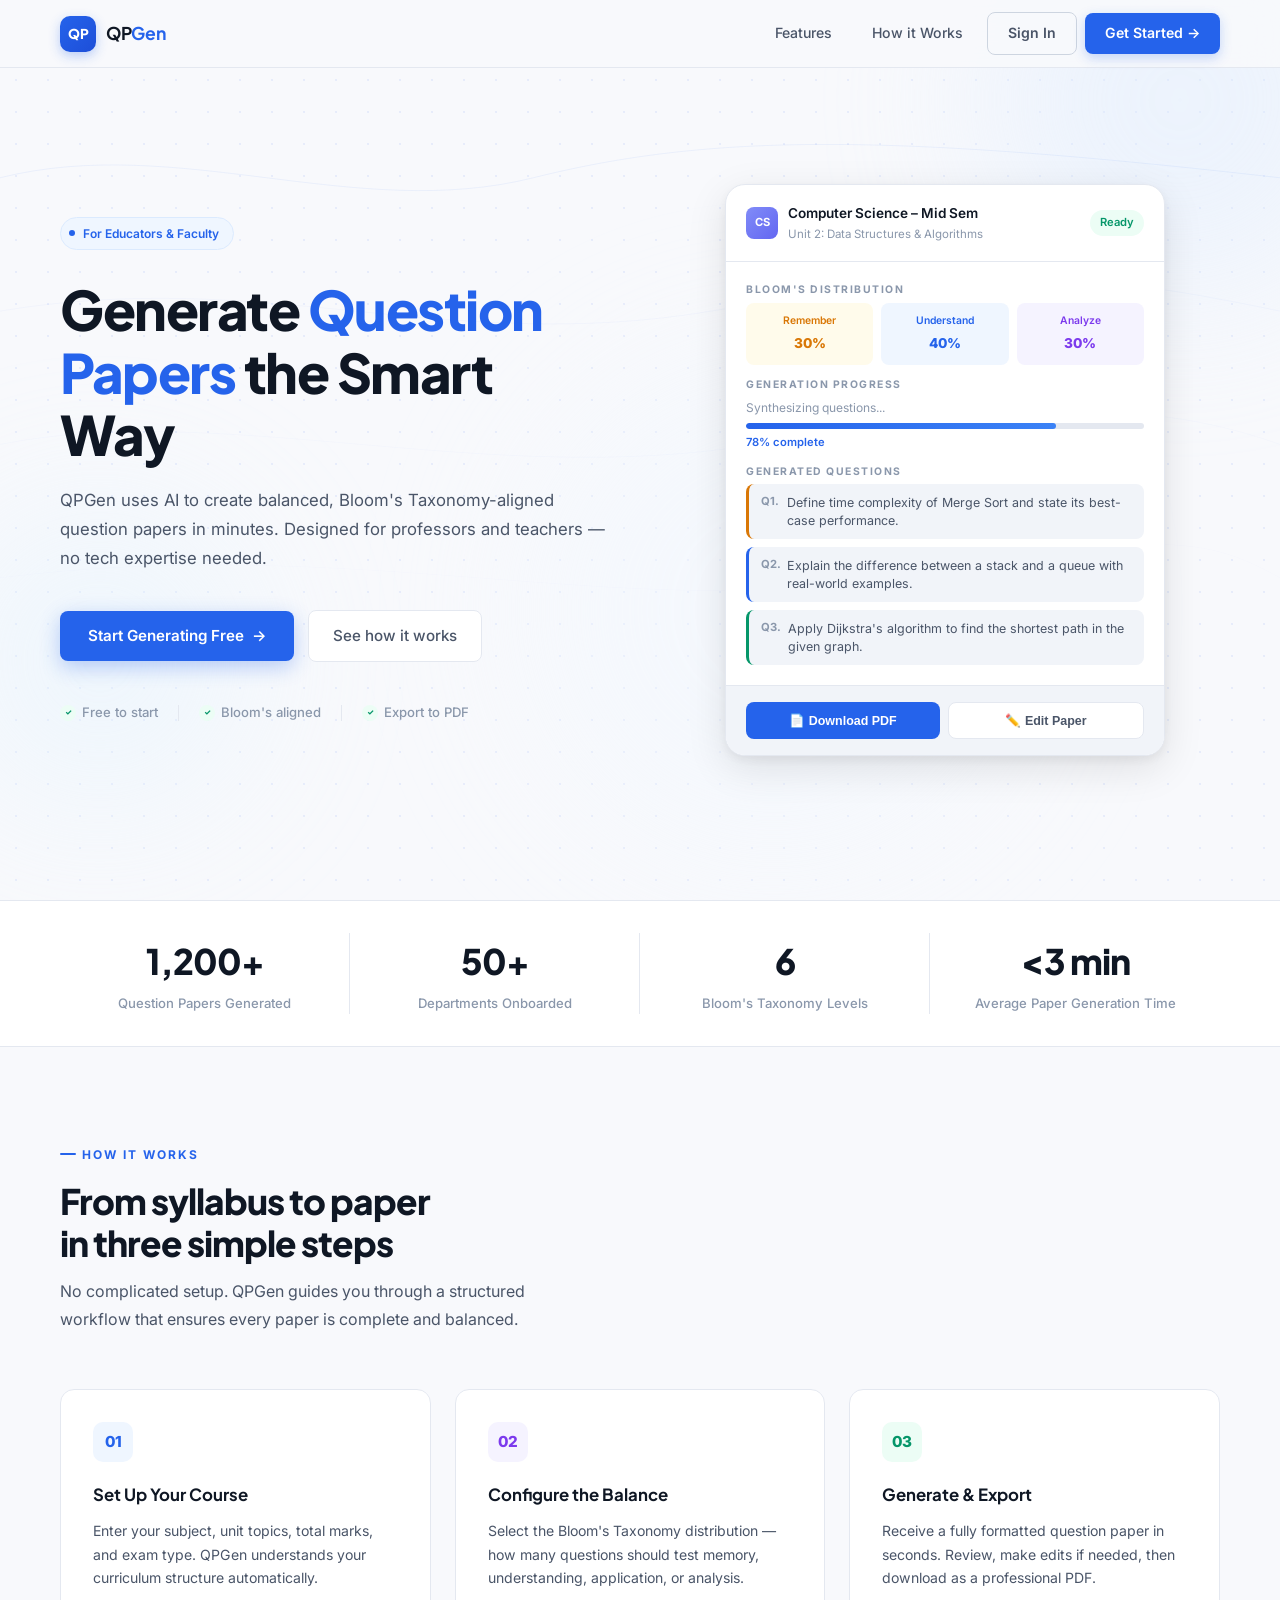
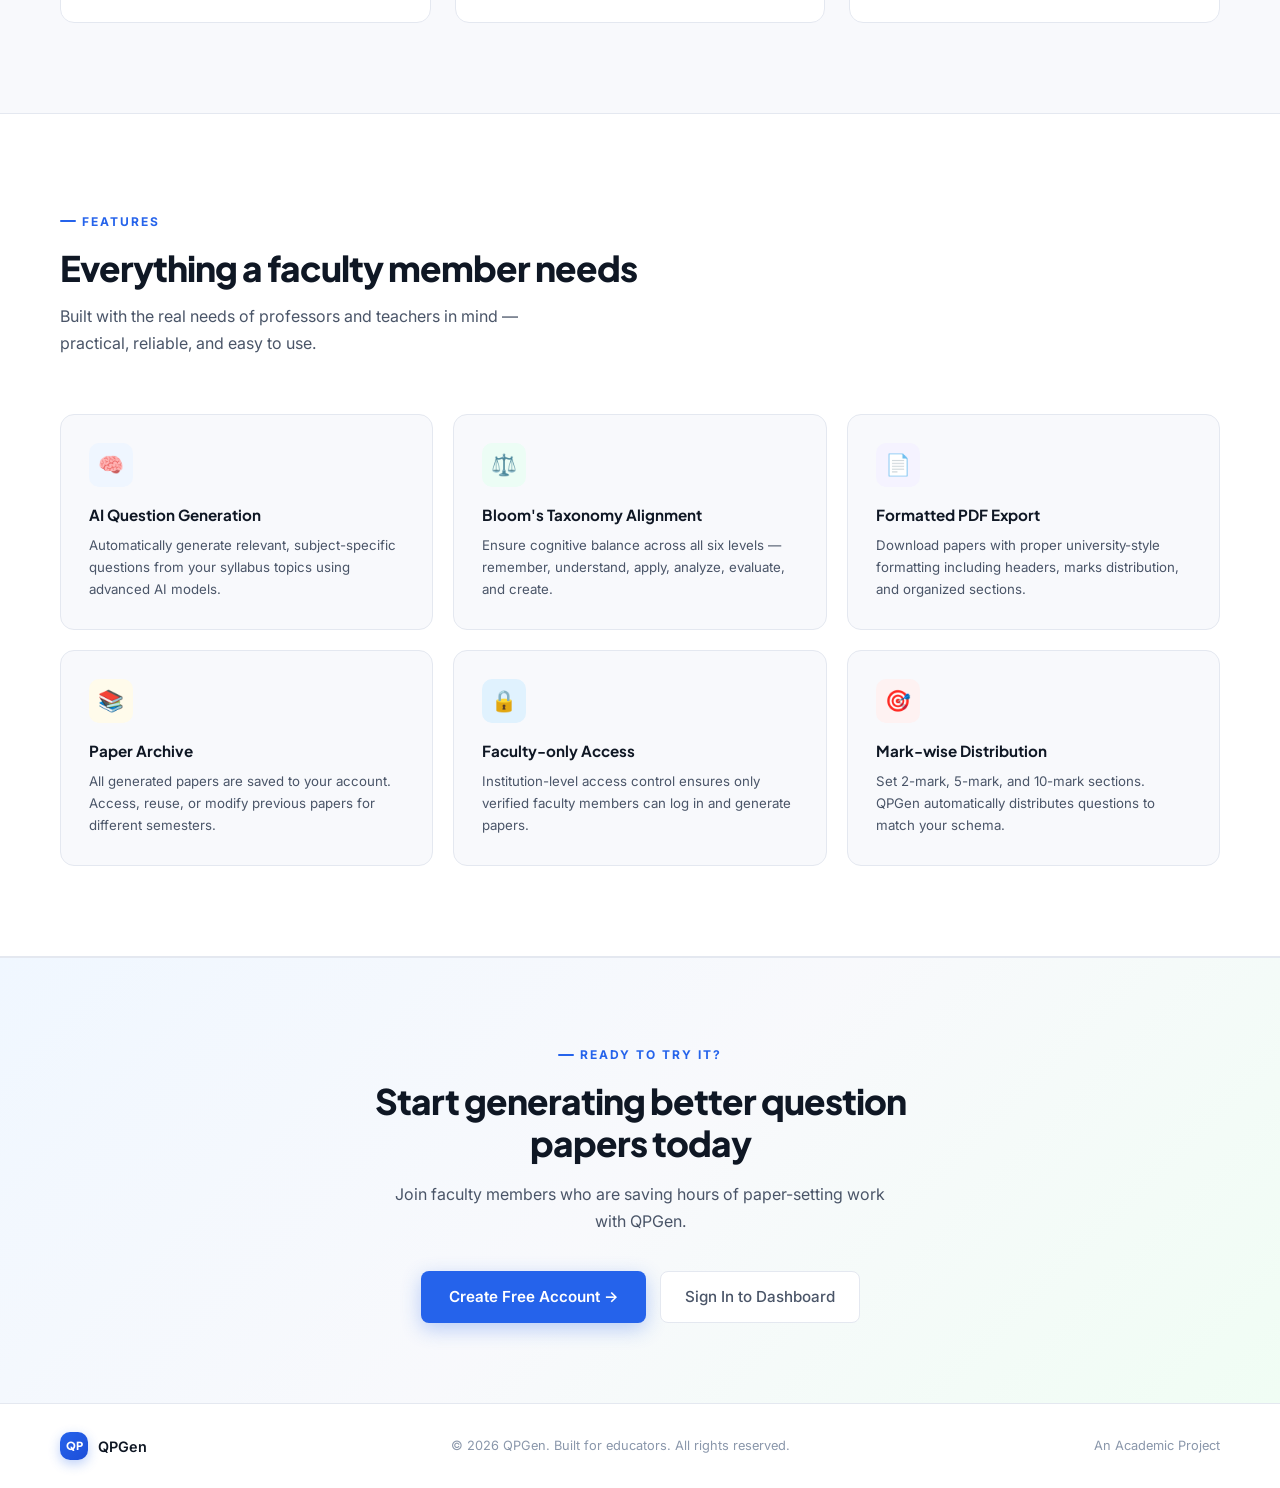
==== frontend/dashboard.html @ 1cf6e1c6 "refactor: centralize styles into a new stylesheet and update UI components across the frontend and b" ====
<!DOCTYPE html>
<html lang="en">

<head>
    <meta charset="UTF-8">
    <meta name="viewport" content="width=device-width, initial-scale=1.0">
    <title>QPGen — Executive Dashboard</title>
    <link
        href="https://fonts.googleapis.com/css2?family=Playfair+Display:ital,wght@0,700;0,900;1,700&family=DM+Sans:wght@300;400;500;600&family=DM+Mono:wght@400;500&display=swap"
        rel="stylesheet">
    <link href="style.css" rel="stylesheet">
</head>

<body>
    <div class="ambient-bg">
        <div class="glow-1"></div>
        <div class="glow-2"></div>
    </div>

    <div class="layout">
        <aside class="sidebar">
            <a href="dashboard.html" class="logo">
                <div class="logo-mark">QP</div>
                <span class="logo-text">QPGen</span>
            </a>

            <div class="nav-section">Workspace</div>
            <a href="dashboard.html" class="nav-item active">
                <span class="nav-icon">▤</span> Dashboard
            </a>
            <a href="questions.html" class="nav-item">
                <span class="nav-icon">⚄</span> Question Bank
            </a>
            <a href="generate.html" class="nav-item">
                <span class="nav-icon">✦</span> Generate Paper
            </a>

            <div class="nav-section">Management</div>
            <a href="profile.html" class="nav-item">
                <span class="nav-icon">👤</span> Account Profile
            </a>

            <div id="adminArea" style="display: none;">
                <div class="nav-section">University Admin</div>
                <a href="admin/teachers.html" class="nav-item">
                    <span class="nav-icon">⌘</span> Manage Faculty
                </a>
                <a href="admin/requests.html" class="nav-item">
                    <span class="nav-icon">✉</span> Access Requests
                </a>
            </div>

            <div class="sidebar-footer">
                <div class="user-pill" onclick="location.href='profile.html'">
                    <div class="avatar" id="av">P</div>
                    <div class="user-meta">
                        <div class="user-name" id="uName">Professor</div>
                        <div class="user-email" id="uEmail">prof@univ.edu</div>
                    </div>
                </div>
                <button class="btn btn-danger" style="width: 100%; margin-top: 16px; font-size: 0.7em;" onclick="logout()">Secure Logout</button>
            </div>
        </aside>

        <main class="main">
            <header class="page-header animate-fade">
                <p id="dt">Establishing link...</p>
                <h1 id="greet">Welcome back,<br><em>Professor.</em></h1>
                
                <div class="form-group" style="margin-top: 32px; max-width: 400px;">
                    <div style="position: relative;">
                        <input type="text" id="pSearch" placeholder="Search archives..." oninput="filterPapers()">
                        <span style="position: absolute; left: 16px; top: 50%; transform: translateY(-50%); color: var(--brand); font-size: 0.8em;">⌕</span>
                    </div>
                </div>
            </header>

            <div class="stats-grid animate-fade" style="display: grid; grid-template-columns: repeat(3, 1fr); gap: 24px; margin-bottom: 60px;">
                <div class="card stat-card">
                    <div class="stat-val" id="sP">0</div>
                    <div class="stat-lbl">Papers Crafted</div>
                    <div class="stat-trend" style="font-size: 0.7em; color: var(--brand); margin-top: 16px;">✦ Institutional Repository</div>
                </div>
                <div class="card stat-card">
                    <div class="stat-val" id="sQ">0</div>
                    <div class="stat-lbl">Library Items</div>
                    <div class="stat-trend" style="font-size: 0.7em; color: var(--blue); margin-top: 16px;">✧ Bloom Distributed</div>
                </div>
                <div class="card stat-card">
                    <div class="stat-val" id="sS">0</div>
                    <div class="stat-lbl">Active Curricula</div>
                    <div class="stat-trend" style="font-size: 0.7em; color: var(--brand); margin-top: 16px;">⌘ Verified Access</div>
                </div>
            </div>

            <div class="content-grid animate-fade" style="display: grid; grid-template-columns: 1.6fr 1fr; gap: 40px;">
                <div class="panel">
                    <div class="panel-head">
                        <span class="panel-title">Recent Archival Entries</span>
                        <a href="generate.html" class="btn btn-primary" style="padding: 8px 16px; font-size: 0.6em;">+ New Synthesis</a>
                    </div>
                    <div id="paperListContainer">
                        <div style="padding: 80px; text-align: center; color: var(--text-muted); font-family: 'DM Mono', monospace; font-size: 0.8em; letter-spacing: 1px;">
                            Consulting historical records...
                        </div>
                    </div>
                </div>

                <div class="panel">
                    <div class="panel-head">
                        <span class="panel-title">Pedagogical Spectrum</span>
                    </div>
                    <div class="bloom-chart" id="bloomContainer">
                        <!-- Bloom bars -->
                    </div>
                </div>
            </div>
        </main>
    </div>

    <script>
        const API = 'http://127.0.0.1:5000/api';
        const token = localStorage.getItem('token');
        if (!token) window.location.href = 'index.html';
        const user = JSON.parse(localStorage.getItem('user') || '{}');

        const headers = { 'Authorization': `Bearer ${token}`, 'Content-Type': 'application/json' };
        let allPapers = [];

        // UI Initialization
        document.getElementById('uName').textContent = user.username || 'Professor';
        document.getElementById('uEmail').textContent = user.email || '';
        document.getElementById('av').textContent = (user.username || 'P')[0].toUpperCase();

        if (user.roles && user.roles.includes('admin')) {
            document.getElementById('adminArea').style.display = 'block';
        }

        const date = new Date();
        const options = { weekday: 'long', month: 'long', day: 'numeric' };
        document.getElementById('dt').textContent = date.toLocaleDateString('en-US', options).toUpperCase();

        const hr = date.getHours();
        const greeting = hr < 12 ? 'Good morning' : hr < 17 ? 'Good afternoon' : 'Good evening';
        document.getElementById('greet').innerHTML = `${greeting},<br><em>${user.username || 'Professor'}.</em>`;

        async function load() {
            try {
                const [qR, sR, pR] = await Promise.all([
                    fetch(`${API}/questions/`, { headers }),
                    fetch(`${API}/subjects/`, { headers }),
                    fetch(`${API}/papers/`, { headers })
                ]);

                const qD = await qR.json();
                const sD = await sR.json();
                const pD = await pR.json();

                document.getElementById('sQ').textContent = qD.count || 0;
                document.getElementById('sS').textContent = sD.count || 0;
                document.getElementById('sP').textContent = pD.count || 0;

                allPapers = pD.papers || [];
                renderPapers(allPapers);

                // Bloom Chart logic
                const bloomColors = {
                    remember: 'var(--bloom-remember)',
                    understand: 'var(--bloom-understand)',
                    apply: 'var(--bloom-apply)',
                    analyze: 'var(--bloom-analyze)',
                    evaluate: 'var(--bloom-evaluate)',
                    create: 'var(--bloom-create)'
                };

                const counts = { remember: 0, understand: 0, apply: 0, analyze: 0, evaluate: 0, create: 0 };
                (qD.questions || []).forEach(q => { if (counts[q.blooms_level] !== undefined) counts[q.blooms_level]++; });
                const max = Math.max(...Object.values(counts), 1);

                document.getElementById('bloomContainer').innerHTML = Object.entries(counts).map(([label, val]) => `
                    <div class="bloom-row">
                        <div class="bloom-label">${label}</div>
                        <div class="bloom-bar-wrap">
                            <div class="bloom-bar-fill" style="width:0%; background:${bloomColors[label]}" data-target="${(val / max) * 100}"></div>
                        </div>
                        <div class="bloom-val">${val}</div>
                    </div>
                `).join('');

                setTimeout(() => {
                    document.querySelectorAll('.bloom-bar-fill').forEach(bar => {
                        bar.style.width = bar.dataset.target + '%';
                    });
                }, 100);

            } catch (e) { console.error('Archive link failed:', e); }
        }

        function renderPapers(papers) {
            const container = document.getElementById('paperListContainer');
            if (papers.length === 0) {
                container.innerHTML = `<div style="padding: 60px; text-align:center; color:var(--muted); font-size:0.8em;">No archival entries found.</div>`;
                return;
            }

            container.innerHTML = papers.slice(0, 6).map((p, i) => `
                <div class="paper-item" onclick="location.href='generate.html?paper_id=${p.id}'">
                    <div class="paper-num">${String(i + 1).padStart(2, '0')}</div>
                    <div class="paper-content">
                        <div class="paper-title">${p.title}</div>
                        <div class="paper-meta">${p.subject_name || 'General'} • ${p.total_marks} MARKS • ${p.question_count} ITEMS</div>
                    </div>
                    <div class="paper-status">ENCRYPTED</div>
                </div>
            `).join('');
        }

        function filterPapers() {
            const q = document.getElementById('pSearch').value.toLowerCase();
            const filtered = allPapers.filter(p =>
                p.title.toLowerCase().includes(q) ||
                (p.subject_name && p.subject_name.toLowerCase().includes(q))
            );
            renderPapers(filtered);
        }

        function logout() { localStorage.clear(); window.location.href = 'index.html'; }

        load();
    </script>
</body>

</html>
---- frontend/style.css ----
/* 
    QPGen Global Design System 
    "Institutional Elegance" Theme
    Curated for Educators & Faculty
*/

:root {
    /* ── PALETTE (Minimalist Light) ── */
    --bg: #f8f9fc;
    --surface: #ffffff;
    --surface-alt: #f1f4f9;
    --card: #ffffff;
    --border: #e4e8f0;
    --border-strong: #cdd5e0;
    
    /* Brand Colors */
    --blue: #2563eb;
    --blue-light: #3b82f6;
    --blue-dim: #eff6ff;
    --blue-mid: #dbeafe;
    
    /* Semantic names for easier transition */
    --brand: var(--blue);
    --brand-light: var(--blue-light);
    --brand-dim: var(--blue-dim);
    
    /* Bloom's Palette */
    --bloom-remember: #f59e0b; /* Amber */
    --bloom-understand: #2563eb; /* Blue */
    --bloom-apply: #10b981; /* Emerald */
    --bloom-analyze: #8b5cf6; /* Violet */
    --bloom-evaluate: #f43f5e; /* Rose */
    --bloom-create: #06b6d4; /* Cyan */

    /* Text */
    --text-primary: #0f1724;
    --text-secondary: #4a5568;
    --text-muted: #8a97ab;
    
    /* Backward compatibility during transition */
    --black: #0f1724;
    --white: #ffffff;
    --text: var(--text-secondary);
    --muted: var(--text-muted);
    --deep: var(--bg);
    --gold: var(--blue);
    --gold-light: var(--blue-light);
    --gold-dim: var(--blue-dim);
    
    /* Spacing & Layout */
    --sw: 260px;
    --radius: 14px;
    --radius-sm: 8px;
    --radius-lg: 20px;
    
    /* Shadows */
    --shadow-sm: 0 1px 2px rgba(0,0,0,0.05);
    --shadow-md: 0 4px 6px -1px rgba(0,0,0,0.1), 0 2px 4px -1px rgba(0,0,0,0.06);
    --shadow-lg: 0 10px 15px -3px rgba(0,0,0,0.1), 0 4px 6px -2px rgba(0,0,0,0.05);
    --shadow-premium: 0 20px 25px -5px rgba(0,0,0,0.1), 0 10px 10px -5px rgba(0,0,0,0.04);
    
    /* Premium Gradients */
    --grad-indigo: linear-gradient(135deg, #6366f1 0%, #4f46e5 100%);
    --grad-blue: linear-gradient(135deg, #3b82f6 0%, #2563eb 100%);
    --grad-dark: linear-gradient(135deg, #1e293b 0%, #0f172a 100%);
    
    --glow-brand: 0 0 24px rgba(37, 99, 235, 0.1);
}

/* ── RESET ── */
*, *::before, *::after {
    margin: 0;
    padding: 0;
    box-sizing: border-box;
}

html {
    scroll-behavior: smooth;
}

body {
    background: var(--bg);
    color: var(--text-primary);
    font-family: 'DM Sans', sans-serif;
    min-height: 100vh;
    line-height: 1.6;
    overflow-x: hidden;
}

/* ── AMBIENT ── */
.ambient-bg {
    position: fixed;
    inset: 0;
    z-index: -1;
    pointer-events: none;
    overflow: hidden;
}

.glow-1 {
    position: absolute;
    width: 600px;
    height: 600px;
    background: radial-gradient(circle, rgba(37, 99, 235, 0.03) 0%, transparent 70%);
    top: -100px;
    right: -100px;
}

.glow-2 {
    position: absolute;
    width: 500px;
    height: 500px;
    background: radial-gradient(circle, rgba(37, 99, 235, 0.02) 0%, transparent 70%);
    bottom: -100px;
    left: -50px;
}

/* ── LAYOUT ── */
.layout {
    display: flex;
    min-height: 100vh;
}

.main {
    margin-left: var(--sw);
    flex: 1;
    padding: 60px 80px;
    max-width: 1600px;
}

/* ── SIDEBAR ── */
.sidebar {
    width: var(--sw);
    background: var(--surface);
    border-right: 1px solid var(--border);
    display: flex;
    flex-direction: column;
    position: fixed;
    top: 0;
    left: 0;
    bottom: 0;
    z-index: 1000;
    padding: 32px 20px;
    box-shadow: 1px 0 10px rgba(0,0,0,0.02);
}

.logo {
    display: flex;
    align-items: center;
    gap: 12px;
    margin-bottom: 60px;
    text-decoration: none;
}

.logo-mark {
    width: 32px;
    height: 32px;
    background: var(--blue);
    border-radius: 8px;
    display: flex;
    align-items: center;
    justify-content: center;
    font-family: 'Playfair Display', serif;
    font-weight: 900;
    color: white;
    font-size: 0.9em;
    box-shadow: 0 4px 12px rgba(37, 99, 235, 0.3);
}

.logo-text {
    font-family: 'DM Mono', monospace;
    font-size: 0.85em;
    letter-spacing: 2px;
    color: var(--text-primary);
    text-transform: uppercase;
    font-weight: 700;
}

.nav-section {
    font-family: 'DM Mono', monospace;
    font-size: 0.6em;
    letter-spacing: 3px;
    color: var(--muted);
    text-transform: uppercase;
    margin: 24px 0 12px;
}

.nav-item {
    display: flex;
    align-items: center;
    gap: 14px;
    padding: 12px 14px;
    color: var(--text);
    text-decoration: none;
    font-size: 0.88em;
    transition: all 0.3s;
    margin-bottom: 4px;
    border-radius: var(--radius-sm);
}

.nav-item:hover,
.nav-item.active {
    color: var(--brand);
    background: var(--brand-dim);
}

.nav-item.active {
    font-weight: 600;
}

.sidebar-footer {
    margin-top: auto;
    padding-top: 24px;
    border-top: 1px solid var(--border);
}

/* ── BUTTONS ── */
.btn {
    display: inline-flex;
    align-items: center;
    justify-content: center;
    gap: 10px;
    padding: 12px 24px;
    font-family: 'DM Mono', monospace;
    font-size: 0.75em;
    text-transform: uppercase;
    letter-spacing: 1px;
    font-weight: 600;
    cursor: pointer;
    transition: all 0.3s;
    border-radius: var(--radius-sm);
    text-decoration: none;
    border: none;
}

.btn-primary {
    background: var(--blue);
    color: white;
    box-shadow: 0 4px 14px rgba(37, 99, 235, 0.25);
}

.btn-primary:hover {
    background: var(--blue-light);
    transform: translateY(-2px);
    box-shadow: 0 6px 20px rgba(37, 99, 235, 0.35);
}

.btn-outline {
    background: transparent;
    border: 1px solid var(--border-strong);
    color: var(--text);
}

.btn-outline:hover {
    border-color: var(--blue);
    color: var(--blue);
    background: var(--blue-dim);
}

.btn-danger {
    background: rgba(231, 76, 60, 0.1);
    color: #e74c3c;
    border: 1px solid rgba(231, 76, 60, 0.2);
}

.btn-danger:hover {
    background: #e74c3c;
    color: white;
}

/* ── CARDS & PANELS ── */
.card {
    background: var(--surface);
    border: 1px solid var(--border);
    border-radius: var(--radius);
    padding: 32px;
    box-shadow: var(--shadow-sm);
    transition: all 0.3s ease;
}

.card:hover {
    box-shadow: var(--shadow-md);
}

.panel {
    background: var(--surface);
    border: 1px solid var(--border);
    border-radius: var(--radius);
    overflow: hidden;
    box-shadow: var(--shadow-sm);
}

.panel-head {
    padding: 24px 32px;
    border-bottom: 1px solid var(--border);
    display: flex;
    justify-content: space-between;
    align-items: center;
    background: rgba(255, 255, 255, 0.02);
}

.panel-title {
    font-family: 'DM Mono', monospace;
    font-size: 0.7em;
    letter-spacing: 2px;
    color: var(--muted);
    text-transform: uppercase;
}

/* ── TYPOGRAPHY ── */
h1, h2, h3 {
    font-family: 'Plus Jakarta Sans', sans-serif;
    font-weight: 800;
}

.page-header {
    margin-bottom: 60px;
}

.page-header p {
    font-family: 'DM Mono', monospace;
    font-size: 0.8em;
    color: var(--gold);
    letter-spacing: 3px;
    text-transform: uppercase;
    margin-bottom: 8px;
}

.page-header h1 {
    font-family: 'Playfair Display', serif;
    font-size: 3.5em;
    font-weight: 700;
    line-height: 1.1;
    letter-spacing: -2px;
}

.page-header h1 em {
    font-style: italic;
    color: var(--blue);
}

/* ── FORMS ── */
input,
select,
textarea {
    width: 100%;
    background: var(--surface);
    border: 1px solid var(--border);
    color: var(--text-primary);
    padding: 14px 18px;
    border-radius: var(--radius-sm);
    font-family: inherit;
    font-size: 0.9em;
    outline: none;
    transition: all 0.3s;
}

input:focus,
select:focus,
textarea:focus {
    border-color: var(--blue);
    background: var(--surface);
    box-shadow: 0 0 0 3px rgba(37, 99, 235, 0.1);
}

.form-group {
    margin-bottom: 24px;
}

.form-group label {
    display: block;
    font-family: 'DM Mono', monospace;
    font-size: 0.65em;
    color: var(--text-muted);
    text-transform: uppercase;
    margin-bottom: 8px;
    letter-spacing: 1px;
    font-weight: 700;
}

/* ── BADGES ── */
.badge {
    display: inline-flex;
    padding: 4px 10px;
    font-family: 'DM Mono', monospace;
    font-size: 0.6em;
    text-transform: uppercase;
    letter-spacing: 1px;
    border-radius: 4px;
    border: 1px solid var(--border);
}

.badge-gold { border-color: var(--gold); color: var(--gold); background: var(--gold-dim); }
.badge-blue { border-color: var(--blue); color: var(--blue); background: var(--blue-dim); }

/* ── ANIMATIONS ── */
@keyframes fadeIn {
    from { opacity: 0; transform: translateY(10px); }
    to { opacity: 1; transform: translateY(0); }
}

.animate-fade {
    animation: fadeIn 0.6s ease-out forwards;
}

/* ── SCROLLBAR ── */
::-webkit-scrollbar { width: 6px; }
::-webkit-scrollbar-track { background: var(--bg); }
::-webkit-scrollbar-thumb { background: var(--border-strong); border-radius: 3px; }
::-webkit-scrollbar-thumb:hover { background: var(--text-muted); }

/* ── NAV ICON ── */
.nav-icon {
    width: 20px;
    text-align: center;
    opacity: 0.7;
    flex-shrink: 0;
}

/* ── USER PILL & AVATAR ── */
.user-pill {
    display: flex;
    align-items: center;
    gap: 12px;
    padding: 10px 12px;
    border-radius: var(--radius-sm);
    cursor: pointer;
    transition: background 0.2s;
    border: 1px solid var(--border);
}
.user-pill:hover { background: var(--brand-dim); border-color: var(--brand-light); }

.avatar {
    width: 32px;
    height: 32px;
    background: var(--brand);
    border-radius: 8px;
    display: flex;
    align-items: center;
    justify-content: center;
    font-weight: 700;
    font-size: 0.85em;
    color: white;
    flex-shrink: 0;
}

.user-meta { flex: 1; min-width: 0; }
.user-name { font-size: 0.8em; font-weight: 600; color: var(--text-primary); white-space: nowrap; overflow: hidden; text-overflow: ellipsis; }
.user-email { font-size: 0.65em; color: var(--text-muted); white-space: nowrap; overflow: hidden; text-overflow: ellipsis; }

/* ── PAPER ITEMS (Dashboard list) ── */
.paper-item {
    display: flex;
    align-items: center;
    gap: 20px;
    padding: 20px 32px;
    border-bottom: 1px solid var(--border);
    cursor: pointer;
    transition: background 0.2s;
}
.paper-item:last-child { border-bottom: none; }
.paper-item:hover { background: var(--brand-dim); }

.paper-num {
    font-family: 'DM Mono', monospace;
    font-size: 0.75em;
    color: var(--muted);
    letter-spacing: 1px;
    min-width: 28px;
}

.paper-content { flex: 1; min-width: 0; }
.paper-title {
    font-size: 0.95em;
    font-weight: 600;
    color: var(--text-primary);
    margin-bottom: 4px;
    white-space: nowrap;
    overflow: hidden;
    text-overflow: ellipsis;
}
.paper-meta {
    font-family: 'DM Mono', monospace;
    font-size: 0.65em;
    color: var(--muted);
    letter-spacing: 1px;
}

.paper-status {
    font-family: 'DM Mono', monospace;
    font-size: 0.6em;
    letter-spacing: 2px;
    color: var(--gold);
    opacity: 0.7;
    flex-shrink: 0;
}

/* ── BLOOM CHART ── */
.bloom-chart {
    padding: 24px 32px;
    display: flex;
    flex-direction: column;
    gap: 16px;
}

.bloom-row {
    display: flex;
    align-items: center;
    gap: 12px;
}

.bloom-label {
    font-family: 'DM Mono', monospace;
    font-size: 0.65em;
    letter-spacing: 1px;
    text-transform: capitalize;
    color: var(--text-secondary);
    width: 80px;
    flex-shrink: 0;
}

.bloom-bar-wrap {
    flex: 1;
    height: 6px;
    background: var(--surface-alt);
    border-radius: 3px;
    overflow: hidden;
}

.bloom-bar-fill {
    height: 100%;
    border-radius: 3px;
    transition: width 0.8s cubic-bezier(0.4, 0, 0.2, 1);
}

.bloom-val {
    font-family: 'DM Mono', monospace;
    font-size: 0.7em;
    color: var(--text-muted);
    width: 24px;
    text-align: right;
    flex-shrink: 0;
}

/* ── MSG BAR ── */
.msg-bar {
    padding: 12px 20px;
    border-radius: var(--radius-sm);
    font-family: 'DM Mono', monospace;
    font-size: 0.75em;
    letter-spacing: 1px;
    display: none;
    margin-bottom: 16px;
}
.msg-bar.error { background: rgba(231,76,60,0.1); border: 1px solid rgba(231,76,60,0.2); color: #e74c3c; }
.msg-bar.success { background: rgba(39,174,96,0.1); border: 1px solid rgba(39,174,96,0.2); color: #27ae60; }

/* ── LOADING DOTS ── */
.loading-dots {
    font-family: 'DM Mono', monospace;
    font-size: 0.75em;
    color: var(--brand);
    letter-spacing: 2px;
    animation: blink 1.4s infinite;
}
@keyframes blink {
    0%, 100% { opacity: 1; }
    50% { opacity: 0.3; }
}

.toolbar {
    padding: 24px 80px;
    display: flex;
    justify-content: space-between;
    align-items: center;
    border-bottom: 1px solid var(--border);
    background: var(--surface);
    gap: 20px;
    flex-wrap: wrap;
}

.filters {
    display: flex;
    gap: 12px;
    align-items: center;
    flex-wrap: wrap;
}

/* ── CONTENT WRAPPER (Generate page) ── */
.content {
    padding: 0 0 80px;
}

/* ── STAT CARD HOVER ── */
.stat-card {
    transition: all 0.3s cubic-bezier(0.4, 0, 0.2, 1);
}
.stat-card:hover {
    border-color: var(--brand);
    transform: translateY(-4px);
    box-shadow: var(--shadow-md);
}

/* ── PAGE HEADER (inner pages) ── */
.page-hdr {
    margin-bottom: 60px;
    padding-bottom: 40px;
    border-bottom: 1px solid var(--border);
}
.page-hdr p {
    font-family: 'DM Mono', monospace;
    font-size: 0.75em;
    color: var(--brand);
    letter-spacing: 3px;
    text-transform: uppercase;
    margin-bottom: 12px;
}
.page-hdr h1 {
    font-family: 'Playfair Display', serif;
    font-size: 3.5em;
    font-weight: 900;
    letter-spacing: -2px;
    line-height: 1;
}
.page-hdr h1 em {
    font-style: italic;
    color: var(--brand);
}

/* ── AMBIENT GLOW ── */
.glow {
    position: absolute;
    width: 600px;
    height: 600px;
    background: radial-gradient(circle, rgba(37, 99, 235, 0.03) 0%, transparent 70%);
    bottom: -100px;
    left: -100px;
}

/* ── TABLE (Admin pages) ── */
.table-panel {
    background: var(--surface);
    border: 1px solid var(--border);
    border-radius: var(--radius);
    overflow: hidden;
}

table {
    width: 100%;
    border-collapse: collapse;
    text-align: left;
}

th {
    padding: 16px 28px;
    font-family: 'DM Mono', monospace;
    font-size: 0.65em;
    text-transform: uppercase;
    letter-spacing: 2px;
    color: var(--text-muted);
    border-bottom: 1px solid var(--border);
    background: var(--surface-alt);
}

td {
    padding: 20px 28px;
    font-size: 0.88em;
    border-bottom: 1px solid var(--border);
    color: var(--text-secondary);
    transition: background 0.2s;
}

tr:hover td { background: var(--brand-dim); }
tr:last-child td { border-bottom: none; }

/* ── DEEP SURFACE ── */
.deep { background: var(--deep); }
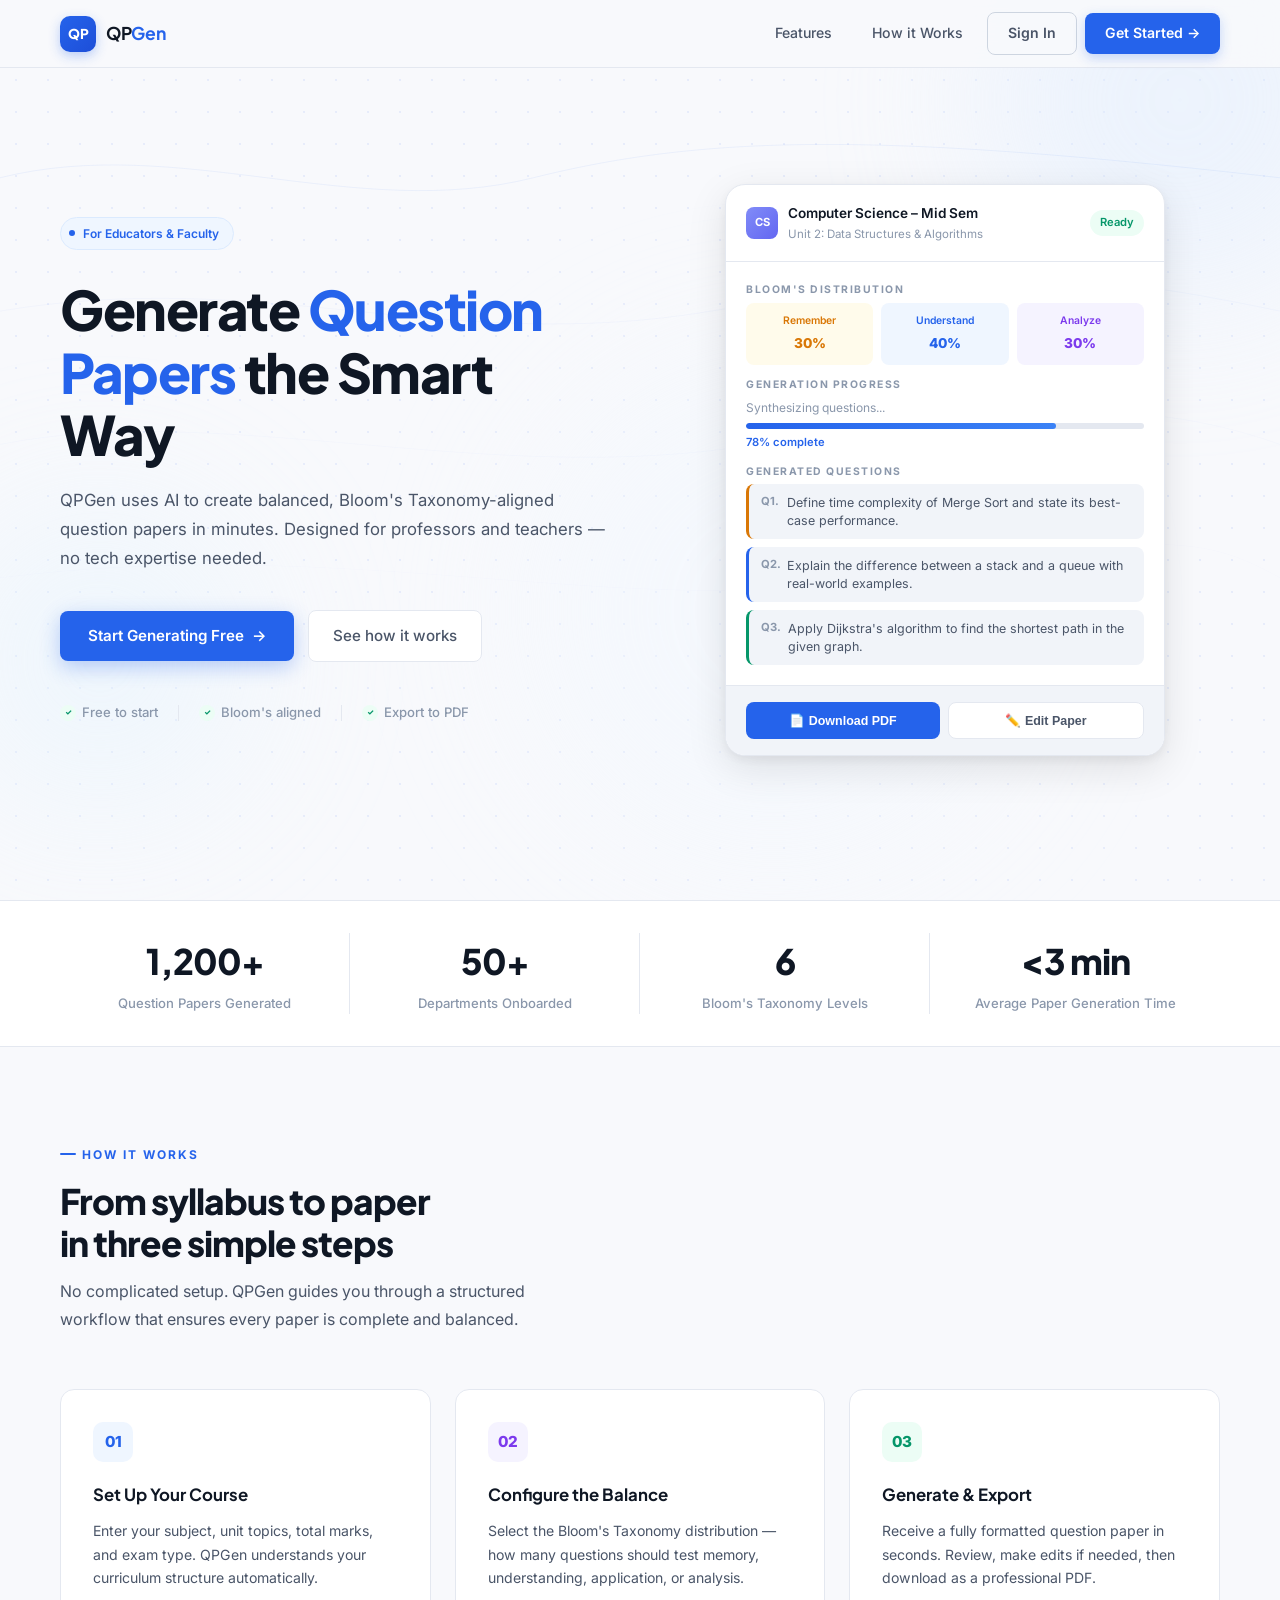
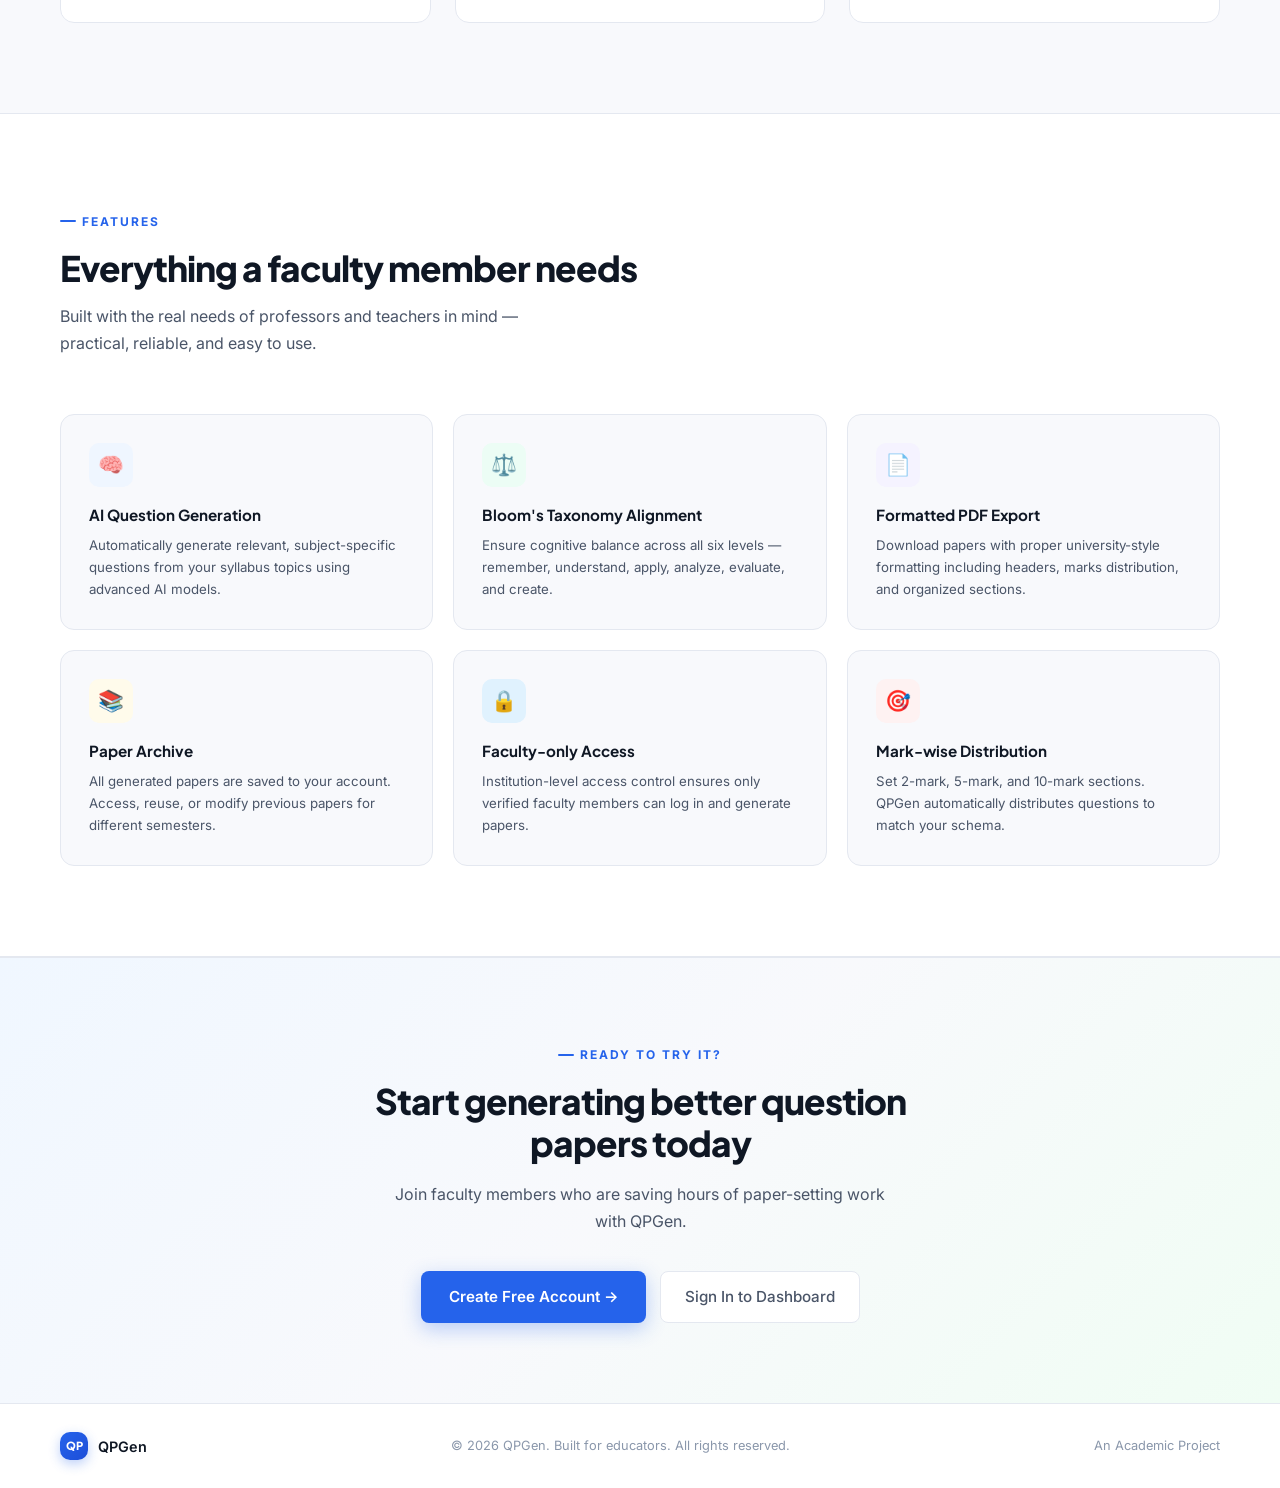
==== commit 17f8c8a8: "feat: add open 'user' role for public self-serve paper generation; update role assignments and permi" ====
--- a/frontend/dashboard.html
+++ b/frontend/dashboard.html
@@ -28,7 +28,7 @@
             <a href="dashboard.html" class="nav-item active">
                 <span class="nav-icon">▤</span> Dashboard
             </a>
-            <a href="questions.html" class="nav-item">
+            <a href="questions.html" class="nav-item" id="qbNavItem" style="display:none;">
                 <span class="nav-icon">⚄</span> Question Bank
             </a>
             <a href="generate.html" class="nav-item">
@@ -119,7 +119,7 @@
     </div>
 
     <script>
-        const API = 'http://127.0.0.1:5000/api';
+        const API = '/api';
         const token = localStorage.getItem('token');
         if (!token) window.location.href = 'index.html';
         const user = JSON.parse(localStorage.getItem('user') || '{}');
@@ -134,6 +134,7 @@
 
         if (user.roles && user.roles.includes('admin')) {
             document.getElementById('adminArea').style.display = 'block';
+            document.getElementById('qbNavItem').style.display = 'flex';
         }
 
         const date = new Date();
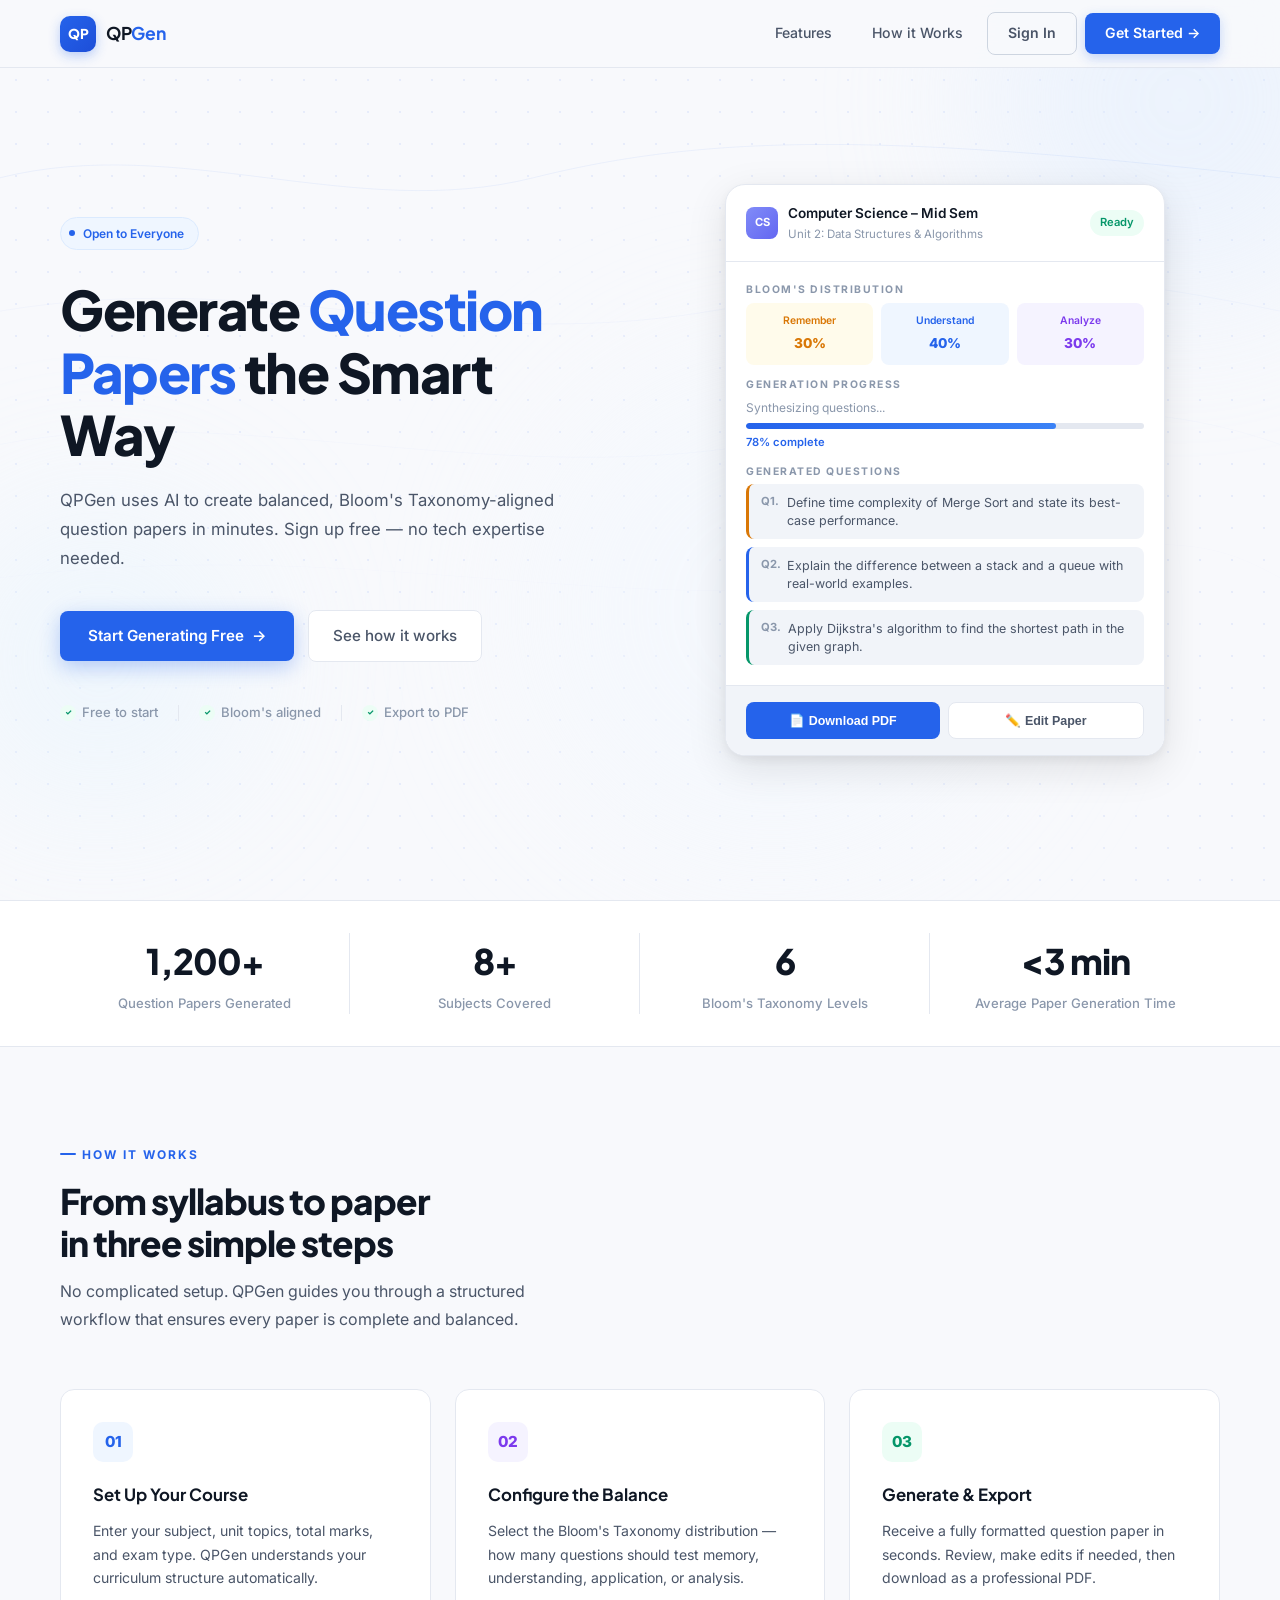
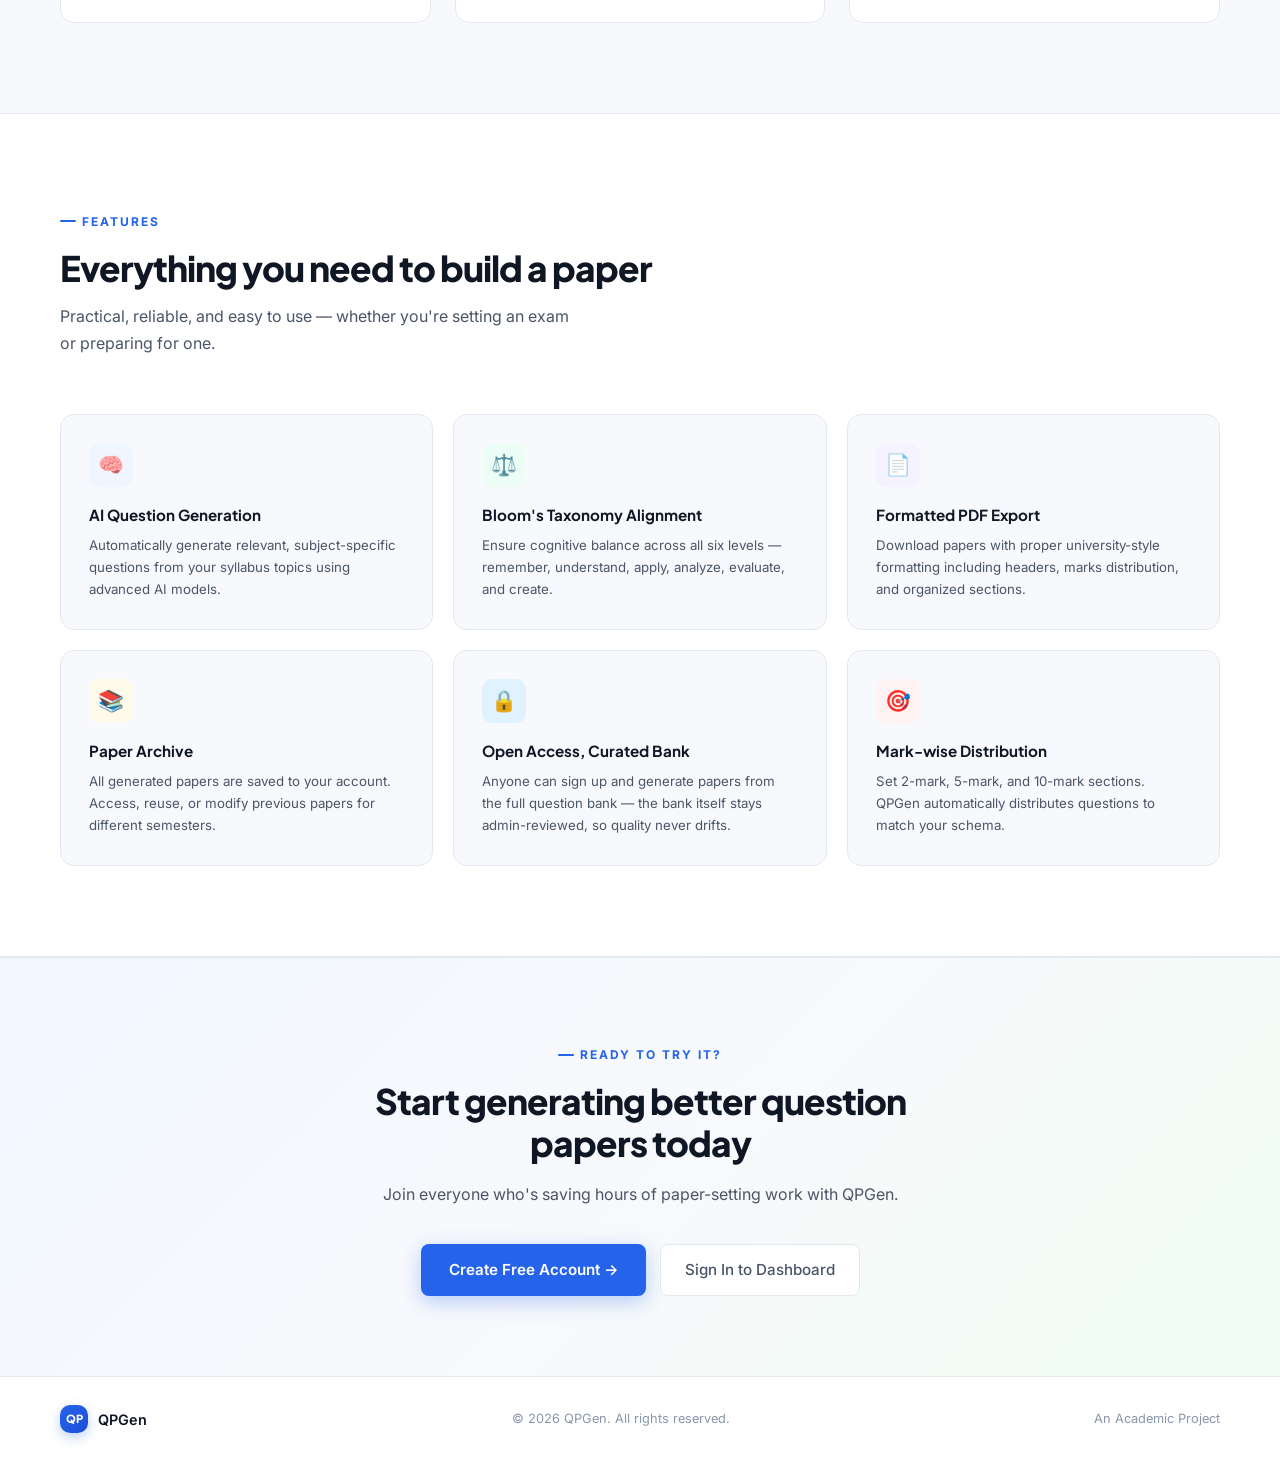
==== commit aa0a761b: "feat: update admin interface to reflect user role changes; modify labels and titles for clarity" ====
--- a/frontend/dashboard.html
+++ b/frontend/dashboard.html
@@ -41,9 +41,9 @@
             </a>
 
             <div id="adminArea" style="display: none;">
-                <div class="nav-section">University Admin</div>
+                <div class="nav-section">Admin</div>
                 <a href="admin/teachers.html" class="nav-item">
-                    <span class="nav-icon">⌘</span> Manage Faculty
+                    <span class="nav-icon">⌘</span> Manage Users
                 </a>
                 <a href="admin/requests.html" class="nav-item">
                     <span class="nav-icon">✉</span> Access Requests
@@ -54,8 +54,8 @@
                 <div class="user-pill" onclick="location.href='profile.html'">
                     <div class="avatar" id="av">P</div>
                     <div class="user-meta">
-                        <div class="user-name" id="uName">Professor</div>
-                        <div class="user-email" id="uEmail">prof@univ.edu</div>
+                        <div class="user-name" id="uName">User</div>
+                        <div class="user-email" id="uEmail">you@example.com</div>
                     </div>
                 </div>
                 <button class="btn btn-danger" style="width: 100%; margin-top: 16px; font-size: 0.7em;" onclick="logout()">Secure Logout</button>
@@ -65,7 +65,7 @@
         <main class="main">
             <header class="page-header animate-fade">
                 <p id="dt">Establishing link...</p>
-                <h1 id="greet">Welcome back,<br><em>Professor.</em></h1>
+                <h1 id="greet">Welcome back,<br><em>friend.</em></h1>
                 
                 <div class="form-group" style="margin-top: 32px; max-width: 400px;">
                     <div style="position: relative;">
@@ -89,7 +89,7 @@
                 <div class="card stat-card">
                     <div class="stat-val" id="sS">0</div>
                     <div class="stat-lbl">Active Curricula</div>
-                    <div class="stat-trend" style="font-size: 0.7em; color: var(--brand); margin-top: 16px;">⌘ Verified Access</div>
+                    <div class="stat-trend" style="font-size: 0.7em; color: var(--brand); margin-top: 16px;">⌘ Full Access</div>
                 </div>
             </div>
 
@@ -128,7 +128,7 @@
         let allPapers = [];
 
         // UI Initialization
-        document.getElementById('uName').textContent = user.username || 'Professor';
+        document.getElementById('uName').textContent = user.username || 'User';
         document.getElementById('uEmail').textContent = user.email || '';
         document.getElementById('av').textContent = (user.username || 'P')[0].toUpperCase();
 
@@ -143,7 +143,7 @@
 
         const hr = date.getHours();
         const greeting = hr < 12 ? 'Good morning' : hr < 17 ? 'Good afternoon' : 'Good evening';
-        document.getElementById('greet').innerHTML = `${greeting},<br><em>${user.username || 'Professor'}.</em>`;
+        document.getElementById('greet').innerHTML = `${greeting},<br><em>${user.username || 'friend'}.</em>`;
 
         async function load() {
             try {
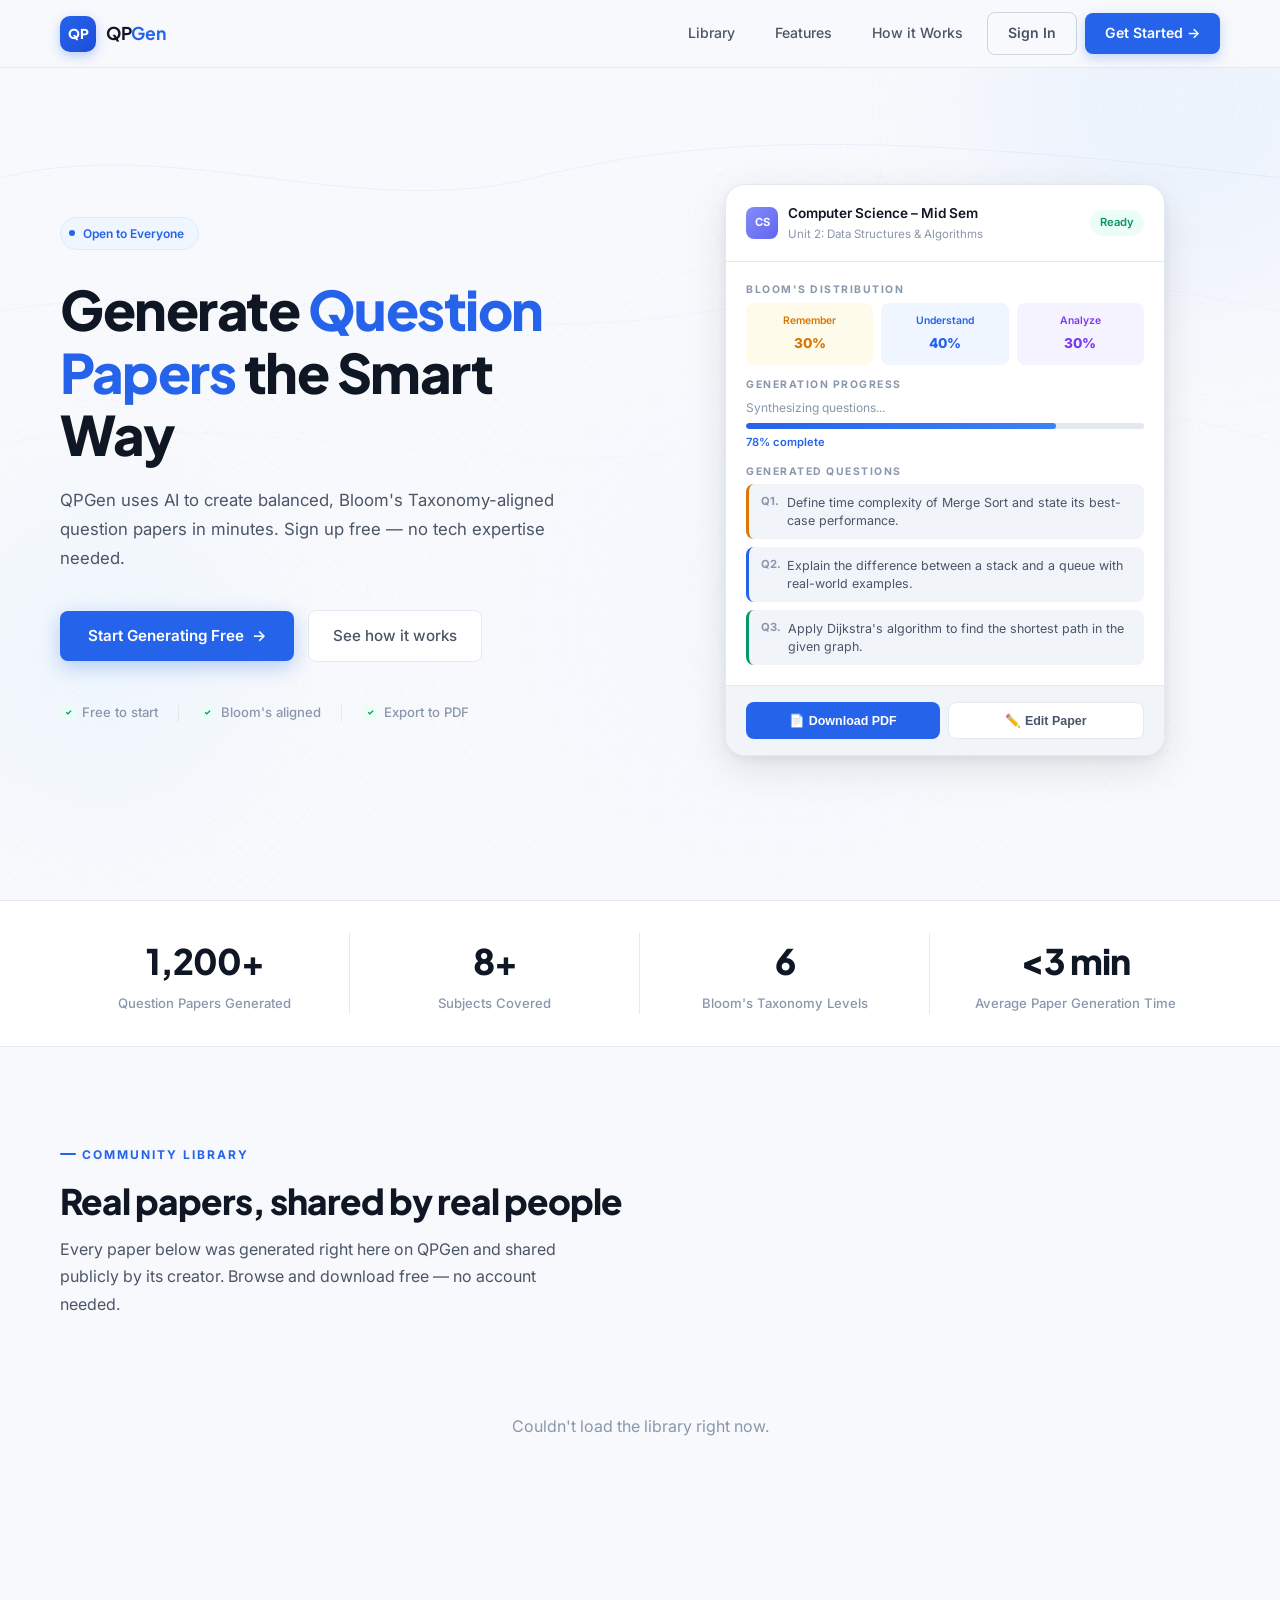
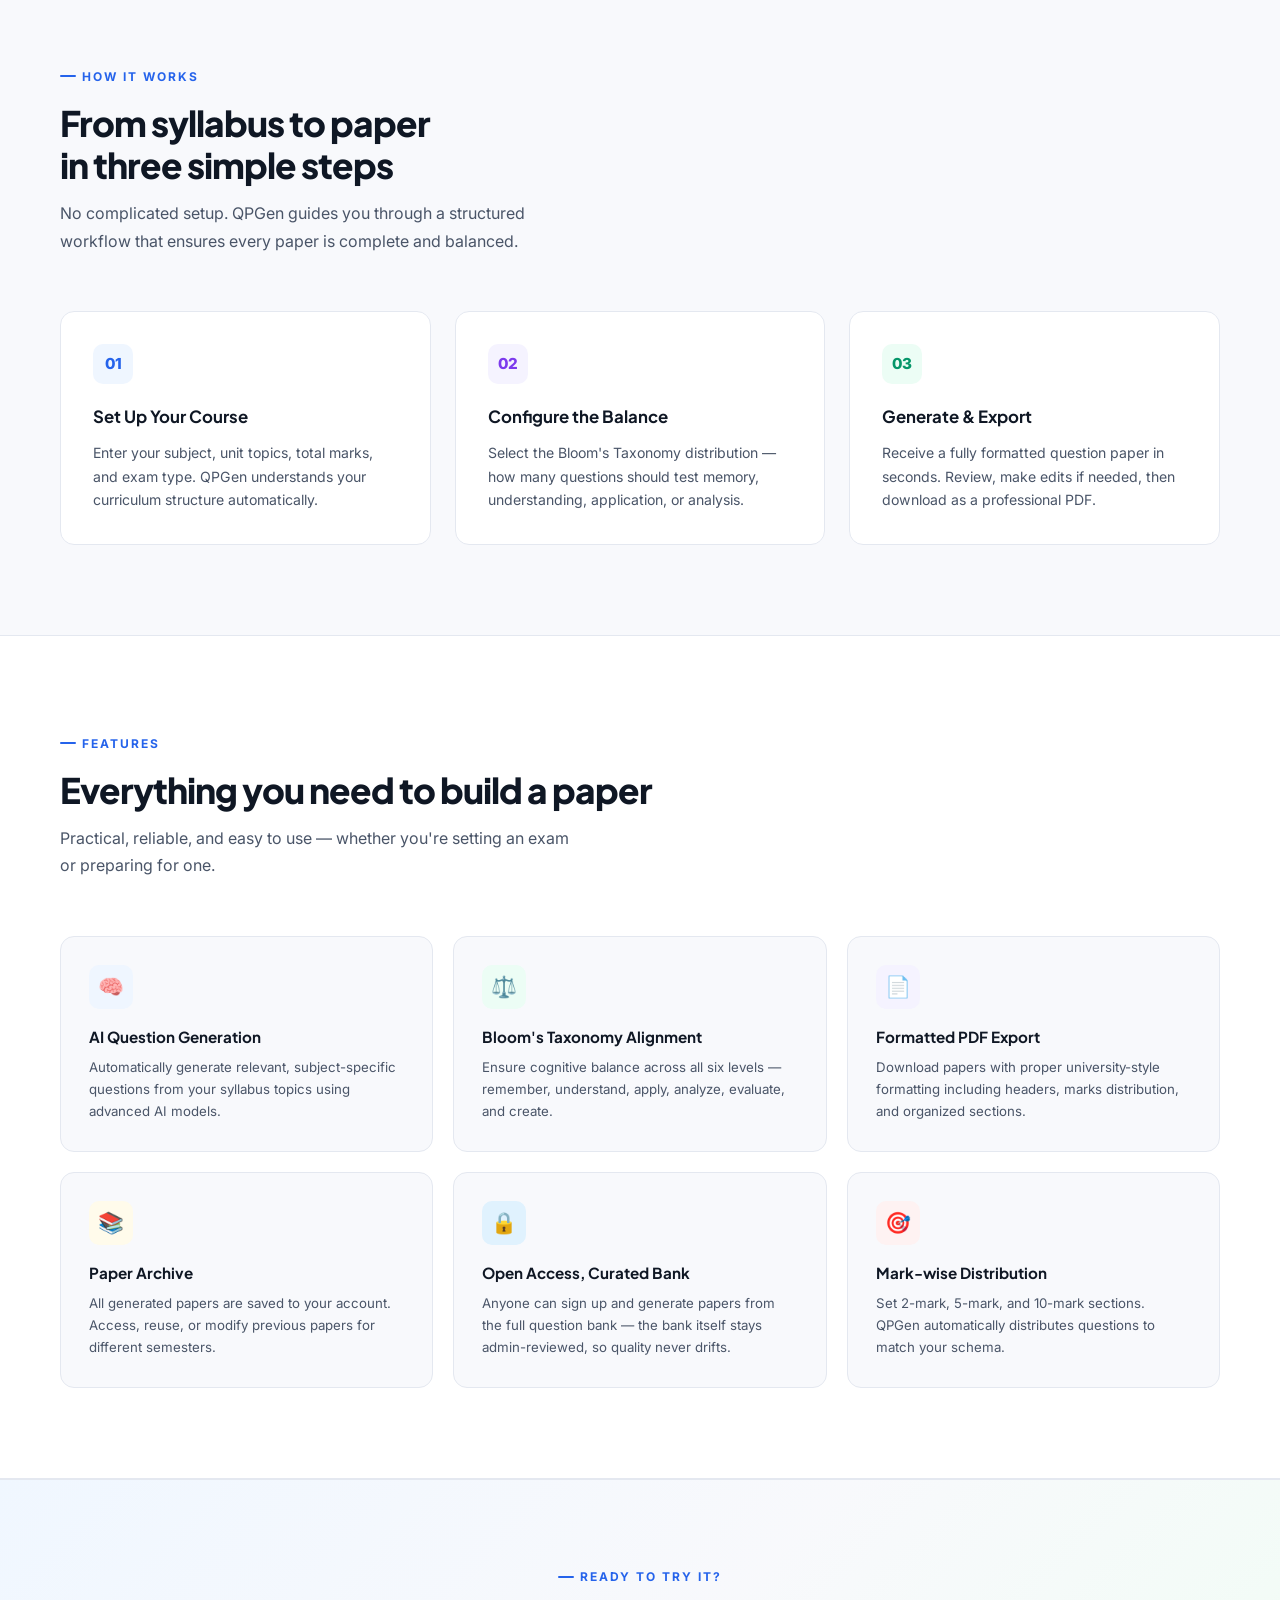
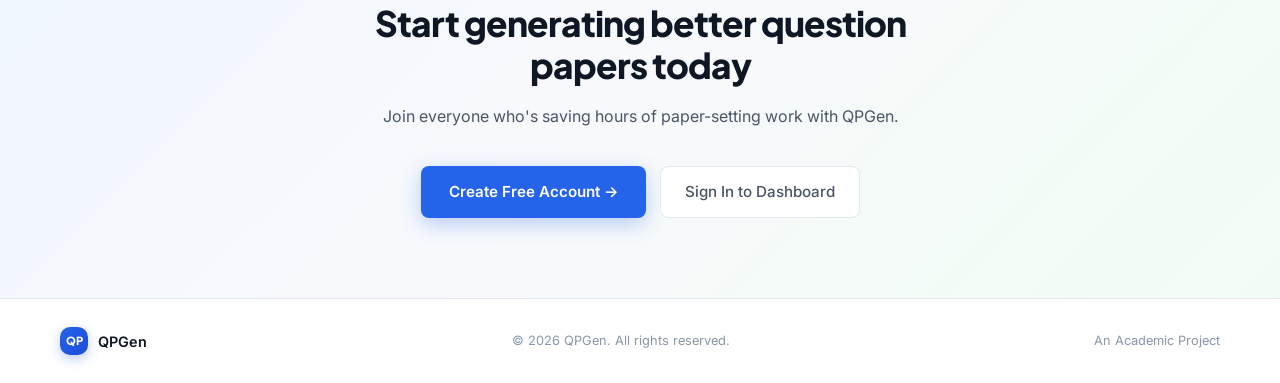
==== commit c2195479: "feat: add public sharing feature for papers; implement is_public flag, update routes, and enhance UI" ====
--- a/frontend/dashboard.html
+++ b/frontend/dashboard.html
@@ -4,7 +4,7 @@
 <head>
     <meta charset="UTF-8">
     <meta name="viewport" content="width=device-width, initial-scale=1.0">
-    <title>QPGen — Executive Dashboard</title>
+    <title>QPGen — Dashboard</title>
     <link
         href="https://fonts.googleapis.com/css2?family=Playfair+Display:ital,wght@0,700;0,900;1,700&family=DM+Sans:wght@300;400;500;600&family=DM+Mono:wght@400;500&display=swap"
         rel="stylesheet">
@@ -58,18 +58,18 @@
                         <div class="user-email" id="uEmail">you@example.com</div>
                     </div>
                 </div>
-                <button class="btn btn-danger" style="width: 100%; margin-top: 16px; font-size: 0.7em;" onclick="logout()">Secure Logout</button>
+                <button class="btn btn-danger" style="width: 100%; margin-top: 16px; font-size: 0.7em;" onclick="logout()">Log Out</button>
             </div>
         </aside>
 
         <main class="main">
             <header class="page-header animate-fade">
-                <p id="dt">Establishing link...</p>
-                <h1 id="greet">Welcome back,<br><em>friend.</em></h1>
-                
+                <p id="dt">TODAY</p>
+                <h1 id="greet">Good morning,<br><em>there.</em></h1>
+
                 <div class="form-group" style="margin-top: 32px; max-width: 400px;">
                     <div style="position: relative;">
-                        <input type="text" id="pSearch" placeholder="Search archives..." oninput="filterPapers()">
+                        <input type="text" id="pSearch" placeholder="Search your papers..." oninput="filterPapers()">
                         <span style="position: absolute; left: 16px; top: 50%; transform: translateY(-50%); color: var(--brand); font-size: 0.8em;">⌕</span>
                     </div>
                 </div>
@@ -77,38 +77,41 @@
 
             <div class="stats-grid animate-fade" style="display: grid; grid-template-columns: repeat(3, 1fr); gap: 24px; margin-bottom: 60px;">
                 <div class="card stat-card">
+                    <div class="stat-icon">📄</div>
                     <div class="stat-val" id="sP">0</div>
-                    <div class="stat-lbl">Papers Crafted</div>
-                    <div class="stat-trend" style="font-size: 0.7em; color: var(--brand); margin-top: 16px;">✦ Institutional Repository</div>
+                    <div class="stat-lbl" id="sPLbl">Papers Generated</div>
+                    <div class="stat-trend" id="sPTrend" style="font-size: 0.7em; color: var(--brand); margin-top: 16px;">Your account</div>
                 </div>
                 <div class="card stat-card">
+                    <div class="stat-icon">📚</div>
                     <div class="stat-val" id="sQ">0</div>
-                    <div class="stat-lbl">Library Items</div>
-                    <div class="stat-trend" style="font-size: 0.7em; color: var(--blue); margin-top: 16px;">✧ Bloom Distributed</div>
+                    <div class="stat-lbl">Questions</div>
+                    <div class="stat-trend" style="font-size: 0.7em; color: var(--blue); margin-top: 16px;">In the question bank</div>
                 </div>
                 <div class="card stat-card">
+                    <div class="stat-icon">🎓</div>
                     <div class="stat-val" id="sS">0</div>
-                    <div class="stat-lbl">Active Curricula</div>
-                    <div class="stat-trend" style="font-size: 0.7em; color: var(--brand); margin-top: 16px;">⌘ Full Access</div>
+                    <div class="stat-lbl">Subjects</div>
+                    <div class="stat-trend" style="font-size: 0.7em; color: var(--brand); margin-top: 16px;">Available to you</div>
                 </div>
             </div>
 
             <div class="content-grid animate-fade" style="display: grid; grid-template-columns: 1.6fr 1fr; gap: 40px;">
                 <div class="panel">
                     <div class="panel-head">
-                        <span class="panel-title">Recent Archival Entries</span>
-                        <a href="generate.html" class="btn btn-primary" style="padding: 8px 16px; font-size: 0.6em;">+ New Synthesis</a>
+                        <span class="panel-title">Recent Papers</span>
+                        <a href="generate.html" class="btn btn-primary" style="padding: 8px 16px; font-size: 0.6em;">+ New Paper</a>
                     </div>
                     <div id="paperListContainer">
                         <div style="padding: 80px; text-align: center; color: var(--text-muted); font-family: 'DM Mono', monospace; font-size: 0.8em; letter-spacing: 1px;">
-                            Consulting historical records...
+                            Loading papers…
                         </div>
                     </div>
                 </div>
 
                 <div class="panel">
                     <div class="panel-head">
-                        <span class="panel-title">Pedagogical Spectrum</span>
+                        <span class="panel-title">Bloom's Coverage</span>
                     </div>
                     <div class="bloom-chart" id="bloomContainer">
                         <!-- Bloom bars -->
@@ -135,6 +138,7 @@
         if (user.roles && user.roles.includes('admin')) {
             document.getElementById('adminArea').style.display = 'block';
             document.getElementById('qbNavItem').style.display = 'flex';
+            document.getElementById('sPTrend').textContent = 'Across all users';
         }
 
         const date = new Date();
@@ -143,7 +147,7 @@
 
         const hr = date.getHours();
         const greeting = hr < 12 ? 'Good morning' : hr < 17 ? 'Good afternoon' : 'Good evening';
-        document.getElementById('greet').innerHTML = `${greeting},<br><em>${user.username || 'friend'}.</em>`;
+        document.getElementById('greet').innerHTML = `${greeting},<br><em>${user.username || 'there'}.</em>`;
 
         async function load() {
             try {
@@ -194,26 +198,44 @@
                     });
                 }, 100);
 
-            } catch (e) { console.error('Archive link failed:', e); }
+            } catch (e) { console.error('Dashboard load failed:', e); }
         }
 
         function renderPapers(papers) {
             const container = document.getElementById('paperListContainer');
             if (papers.length === 0) {
-                container.innerHTML = `<div style="padding: 60px; text-align:center; color:var(--muted); font-size:0.8em;">No archival entries found.</div>`;
+                container.innerHTML = `
+                    <div style="padding: 70px 40px; text-align:center;">
+                        <div style="font-size:2em; margin-bottom:12px; opacity:0.5;">📄</div>
+                        <div style="color:var(--text-secondary); font-size:0.95em; margin-bottom:16px;">No papers yet.</div>
+                        <a href="generate.html" class="btn btn-primary" style="padding: 10px 20px; font-size:0.65em;">Generate your first paper →</a>
+                    </div>`;
                 return;
             }
 
+            const isAdmin = user.roles && user.roles.includes('admin');
             container.innerHTML = papers.slice(0, 6).map((p, i) => `
                 <div class="paper-item" onclick="location.href='generate.html?paper_id=${p.id}'">
                     <div class="paper-num">${String(i + 1).padStart(2, '0')}</div>
                     <div class="paper-content">
                         <div class="paper-title">${p.title}</div>
-                        <div class="paper-meta">${p.subject_name || 'General'} • ${p.total_marks} MARKS • ${p.question_count} ITEMS</div>
-                    </div>
-                    <div class="paper-status">ENCRYPTED</div>
+                        <div class="paper-meta">${p.subject_name || 'General'} · ${p.total_marks} marks · ${p.question_count} questions${isAdmin && p.created_by_username ? ' · by ' + p.created_by_username : ''}</div>
+                    </div>
+                    <button class="share-toggle ${p.is_public ? 'is-public' : ''}" onclick="event.stopPropagation(); toggleShare(${p.id}, ${!!p.is_public})">${p.is_public ? '🌐 Public' : 'Share'}</button>
+                    <div class="status-pill status-${(p.status || 'draft').toLowerCase()}">${p.status || 'draft'}</div>
                 </div>
             `).join('');
+        }
+
+        async function toggleShare(paperId, currentlyPublic) {
+            try {
+                await fetch(`${API}/papers/${paperId}`, {
+                    method: 'PUT',
+                    headers,
+                    body: JSON.stringify({ is_public: !currentlyPublic })
+                });
+                await load();
+            } catch (e) { console.error('Share toggle failed:', e); }
         }
 
         function filterPapers() {
--- a/frontend/style.css
+++ b/frontend/style.css
@@ -1,7 +1,5 @@
-/* 
-    QPGen Global Design System 
-    "Institutional Elegance" Theme
-    Curated for Educators & Faculty
+/*
+    QPGen Global Design System
 */
 
 :root {
@@ -494,6 +492,66 @@
     flex-shrink: 0;
 }
 
+/* ── STATUS PILLS ── */
+.status-pill {
+    font-family: 'DM Mono', monospace;
+    font-size: 0.65em;
+    letter-spacing: 1px;
+    text-transform: uppercase;
+    font-weight: 600;
+    padding: 5px 12px;
+    border-radius: 100px;
+    flex-shrink: 0;
+    border: 1px solid transparent;
+}
+
+.status-pill.status-draft {
+    background: rgba(245, 158, 11, 0.1);
+    color: #b45309;
+    border-color: rgba(245, 158, 11, 0.25);
+}
+
+.status-pill.status-final {
+    background: rgba(16, 185, 129, 0.1);
+    color: #047857;
+    border-color: rgba(16, 185, 129, 0.25);
+}
+
+/* ── SHARE TOGGLE (paper list) ── */
+.share-toggle {
+    font-family: 'DM Mono', monospace;
+    font-size: 0.65em;
+    letter-spacing: 0.5px;
+    font-weight: 600;
+    padding: 6px 12px;
+    border-radius: 100px;
+    flex-shrink: 0;
+    border: 1px solid var(--border-strong);
+    background: transparent;
+    color: var(--text-muted);
+    cursor: pointer;
+    transition: all 0.2s;
+}
+
+.share-toggle:hover {
+    border-color: var(--brand);
+    color: var(--brand);
+    background: var(--brand-dim);
+}
+
+.share-toggle.is-public {
+    border-color: var(--brand);
+    color: var(--brand);
+    background: var(--brand-dim);
+}
+
+/* ── STAT CARD ICON ── */
+.stat-icon {
+    font-size: 1.4em;
+    margin-bottom: 14px;
+    opacity: 0.9;
+}
+
 /* ── BLOOM CHART ── */
 .bloom-chart {
     padding: 24px 32px;
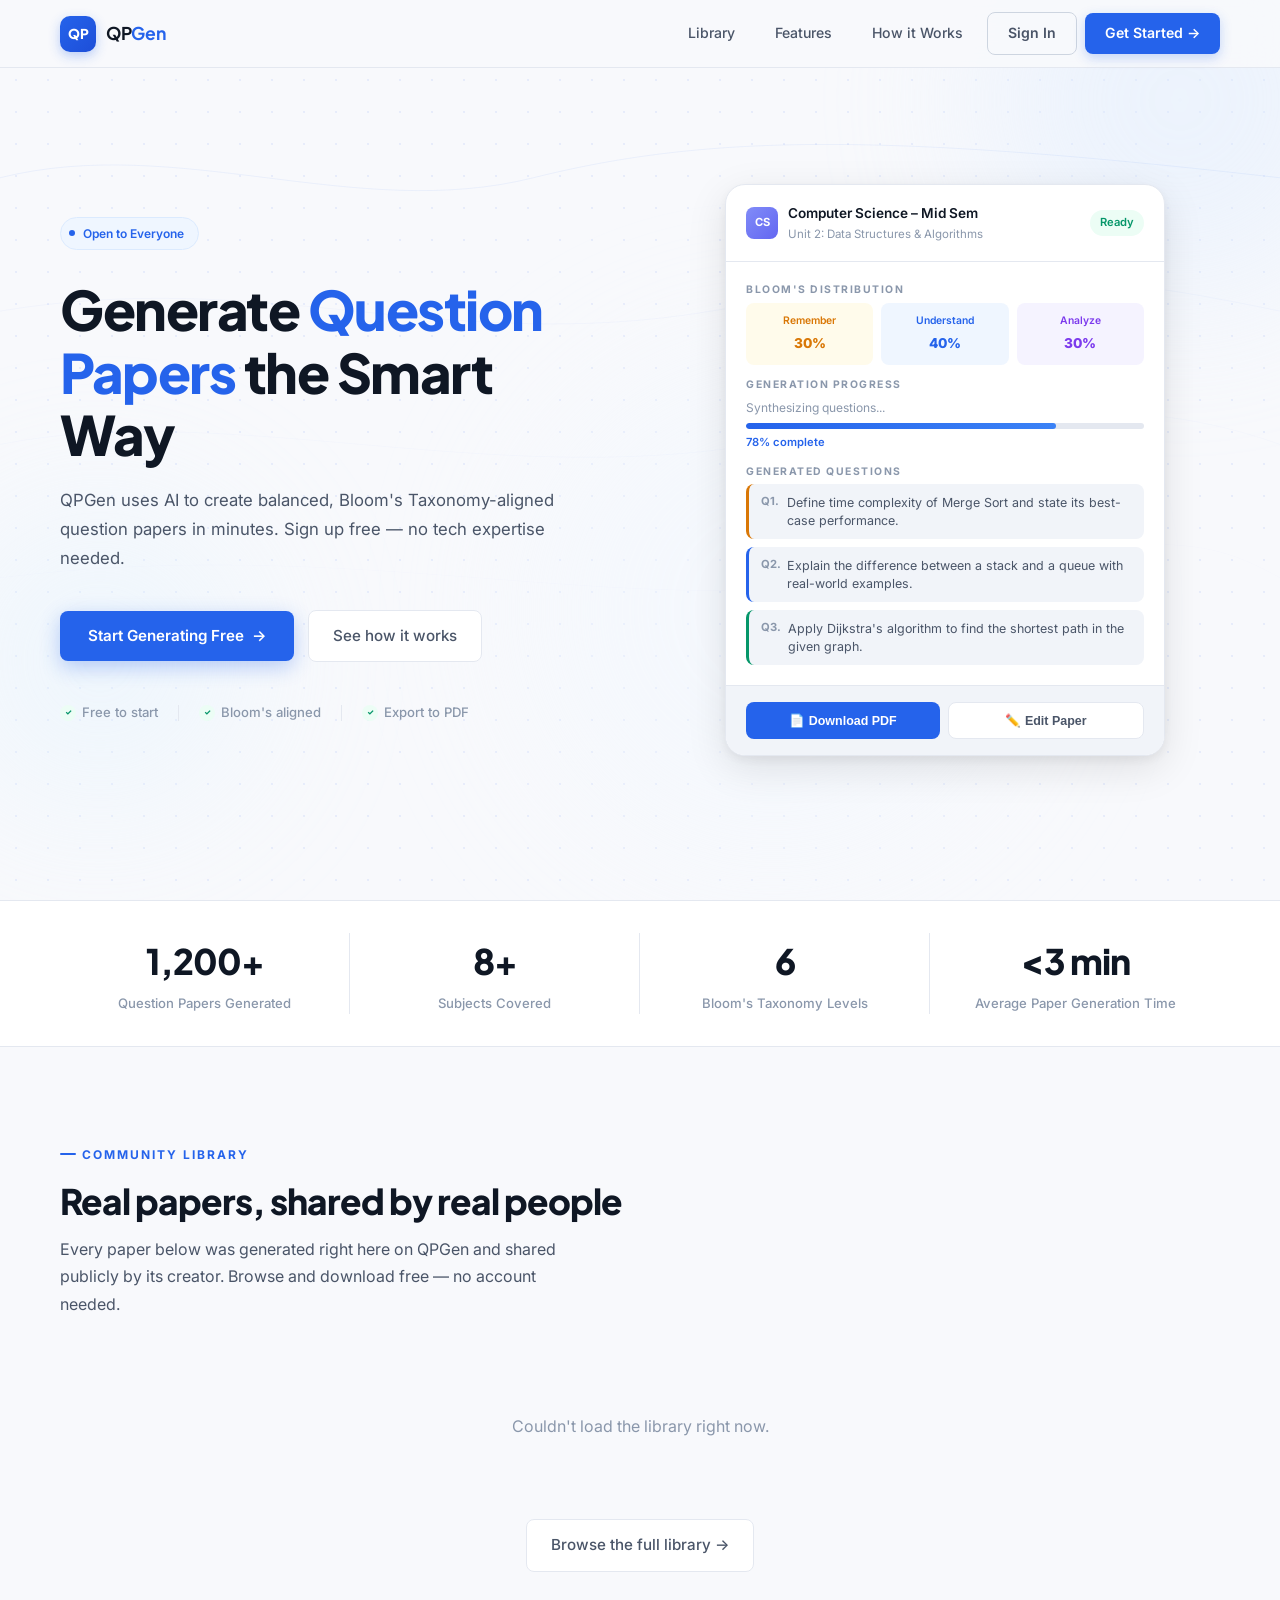
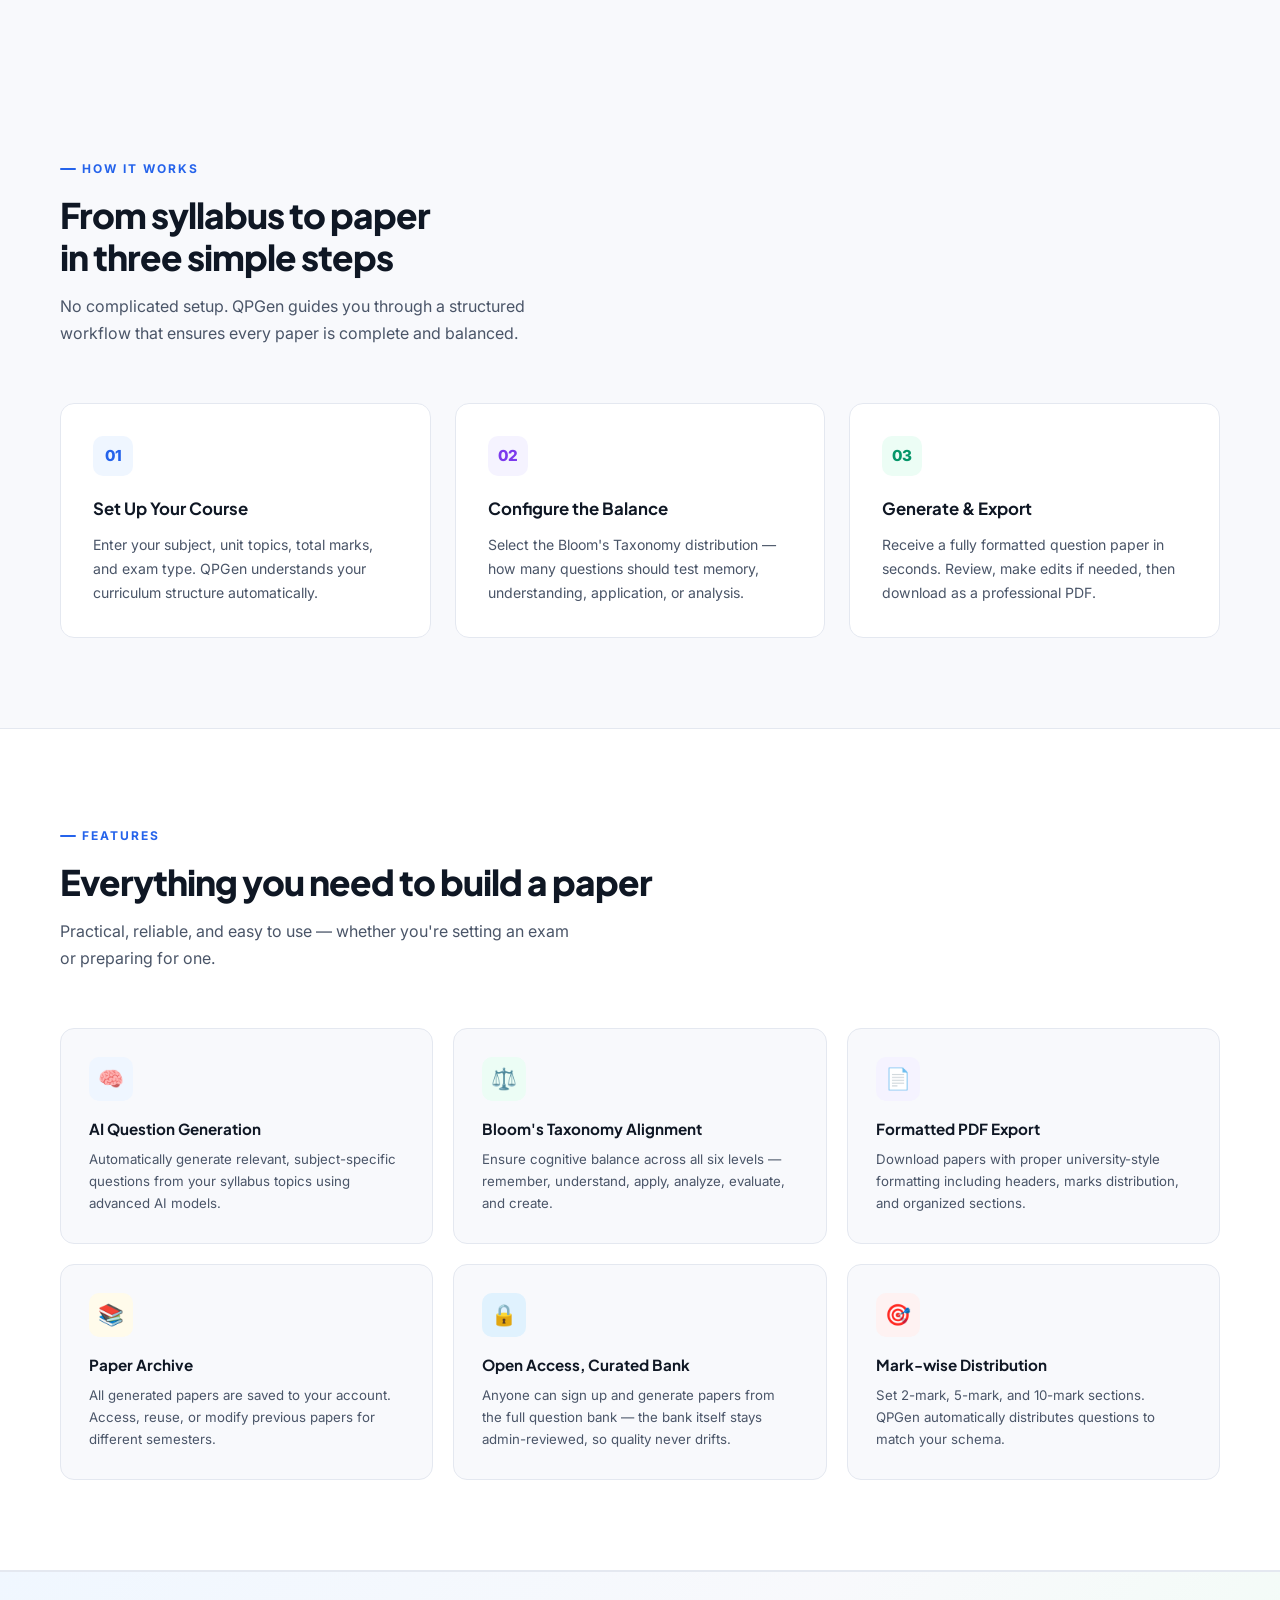
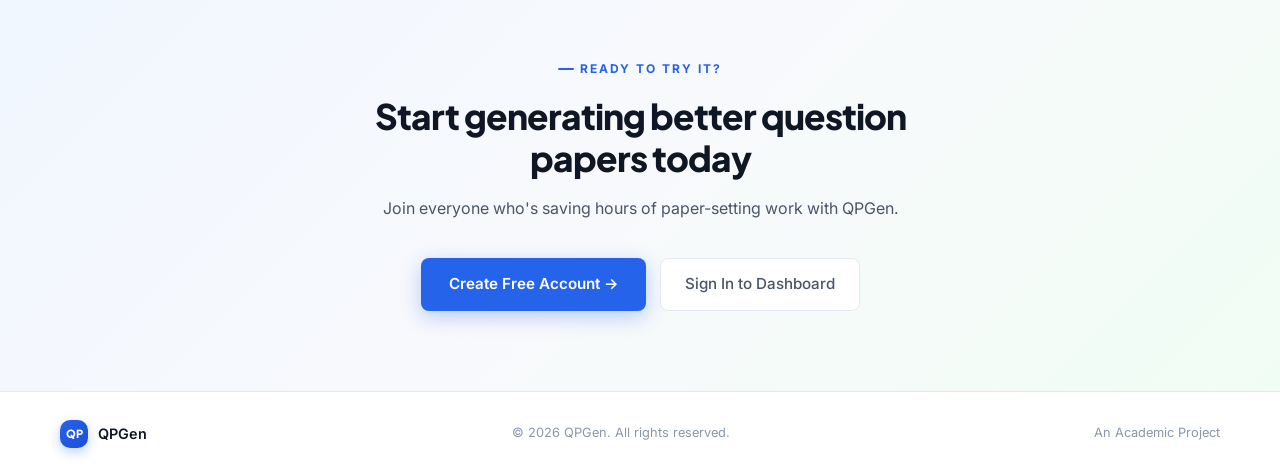
==== commit ee63232f: "feat: update AIService to use latest model alias for improved compatibility; add new seeding scripts" ====
--- a/frontend/dashboard.html
+++ b/frontend/dashboard.html
@@ -149,6 +149,12 @@
         const greeting = hr < 12 ? 'Good morning' : hr < 17 ? 'Good afternoon' : 'Good evening';
         document.getElementById('greet').innerHTML = `${greeting},<br><em>${user.username || 'there'}.</em>`;
 
+        // Rounds down to the nearest `step` and appends "+" once the count
+        // clears that step, so "403" reads as "400+" instead of a raw dev count.
+        function roundedCount(n, step) {
+            return n >= step ? `${Math.floor(n / step) * step}+` : String(n);
+        }
+
         async function load() {
             try {
                 const [qR, sR, pR] = await Promise.all([
@@ -161,8 +167,8 @@
                 const sD = await sR.json();
                 const pD = await pR.json();
 
-                document.getElementById('sQ').textContent = qD.count || 0;
-                document.getElementById('sS').textContent = sD.count || 0;
+                document.getElementById('sQ').textContent = roundedCount(qD.count || 0, 100);
+                document.getElementById('sS').textContent = roundedCount(sD.count || 0, 10);
                 document.getElementById('sP').textContent = pD.count || 0;
 
                 allPapers = pD.papers || [];
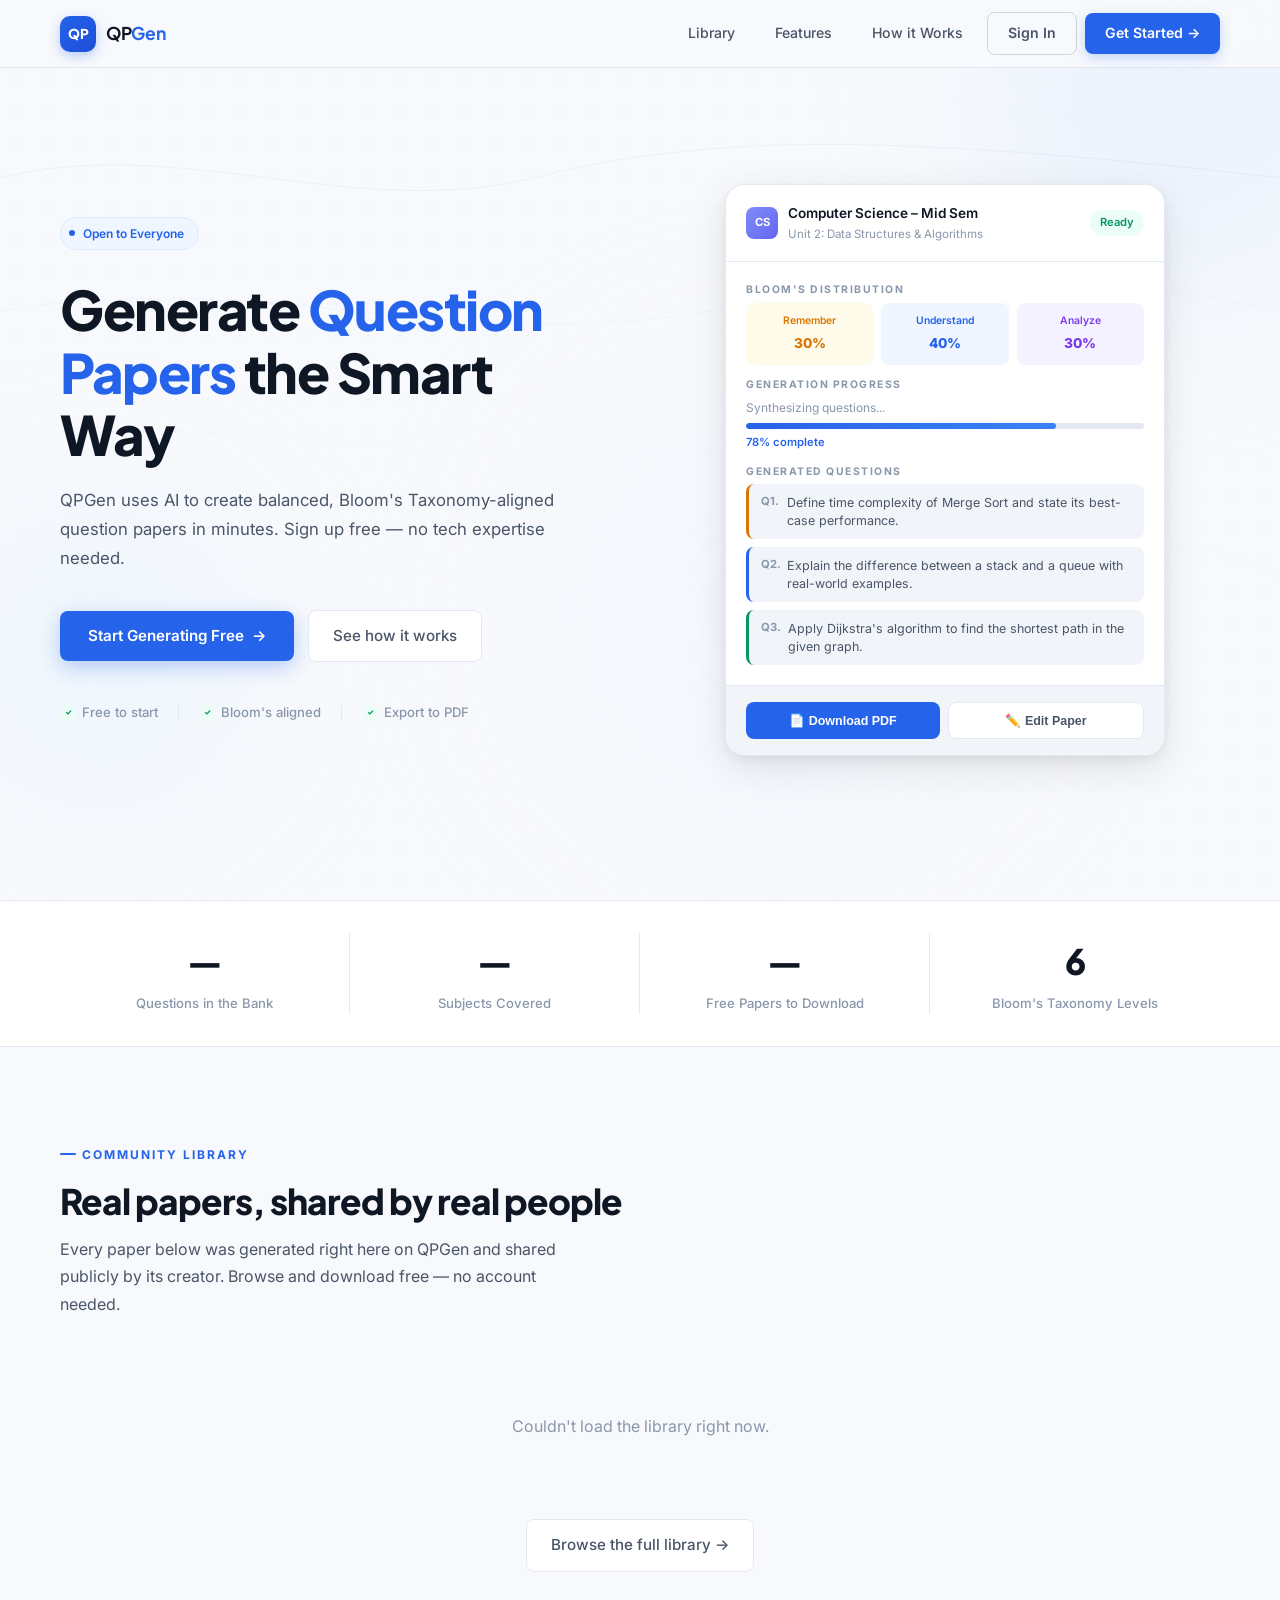
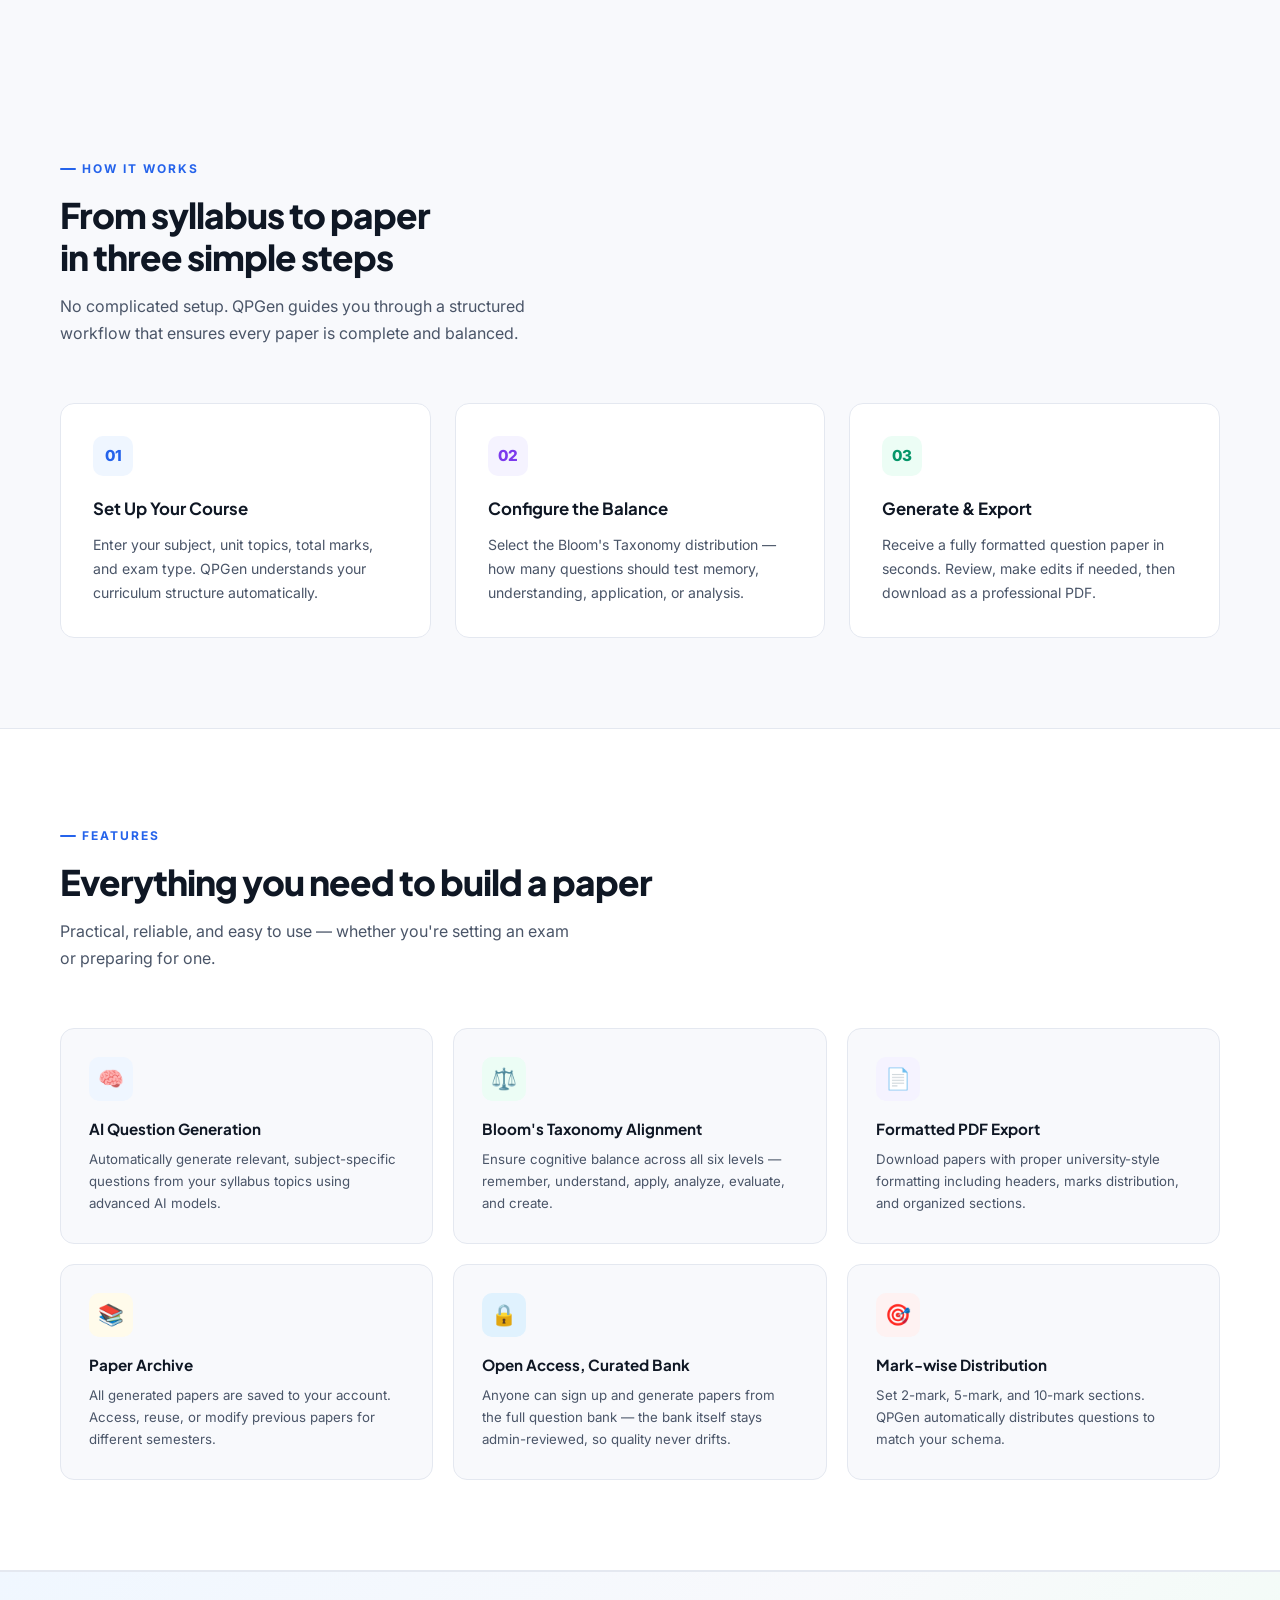
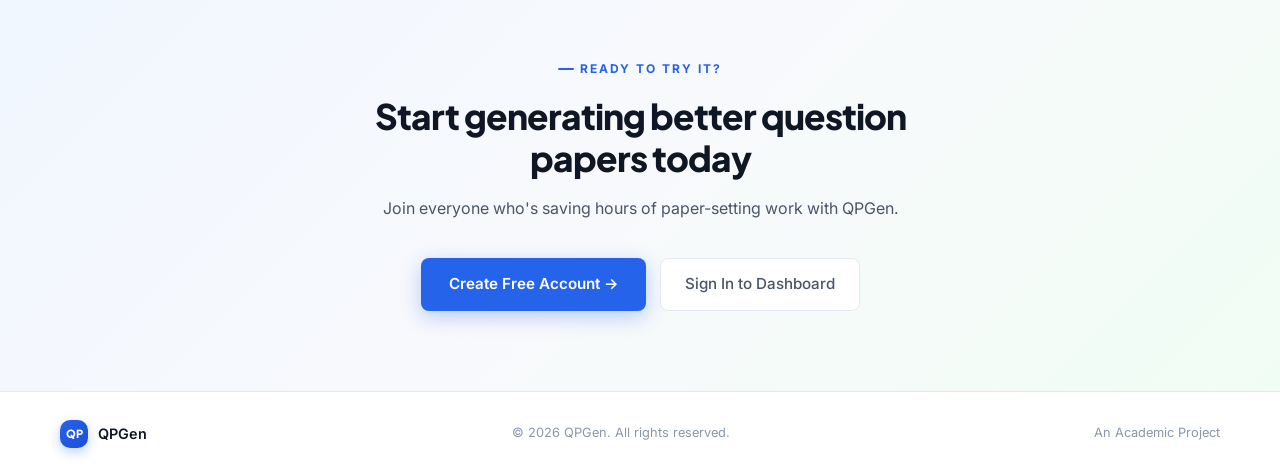
==== commit 2b91cb0f: "feat: enhance authentication and registration validation, add session handling" ====
--- a/frontend/dashboard.html
+++ b/frontend/dashboard.html
@@ -121,7 +121,9 @@
         </main>
     </div>
 
+    <script src="session.js"></script>
     <script>
+        const esc = (v) => String(v ?? '').replace(/[&<>"']/g, c => ({ '&': '&amp;', '<': '&lt;', '>': '&gt;', '"': '&quot;', "'": '&#39;' }[c]));
         const API = '/api';
         const token = localStorage.getItem('token');
         if (!token) window.location.href = 'index.html';
@@ -224,8 +226,8 @@
                 <div class="paper-item" onclick="location.href='generate.html?paper_id=${p.id}'">
                     <div class="paper-num">${String(i + 1).padStart(2, '0')}</div>
                     <div class="paper-content">
-                        <div class="paper-title">${p.title}</div>
-                        <div class="paper-meta">${p.subject_name || 'General'} · ${p.total_marks} marks · ${p.question_count} questions${isAdmin && p.created_by_username ? ' · by ' + p.created_by_username : ''}</div>
+                        <div class="paper-title">${esc(p.title)}</div>
+                        <div class="paper-meta">${esc(p.subject_name || 'General')} · ${p.total_marks} marks · ${p.question_count} questions${isAdmin && p.created_by_username ? ' · by ' + esc(p.created_by_username) : ''}</div>
                     </div>
                     <button class="share-toggle ${p.is_public ? 'is-public' : ''}" onclick="event.stopPropagation(); toggleShare(${p.id}, ${!!p.is_public})">${p.is_public ? '🌐 Public' : 'Share'}</button>
                     <div class="status-pill status-${(p.status || 'draft').toLowerCase()}">${p.status || 'draft'}</div>
